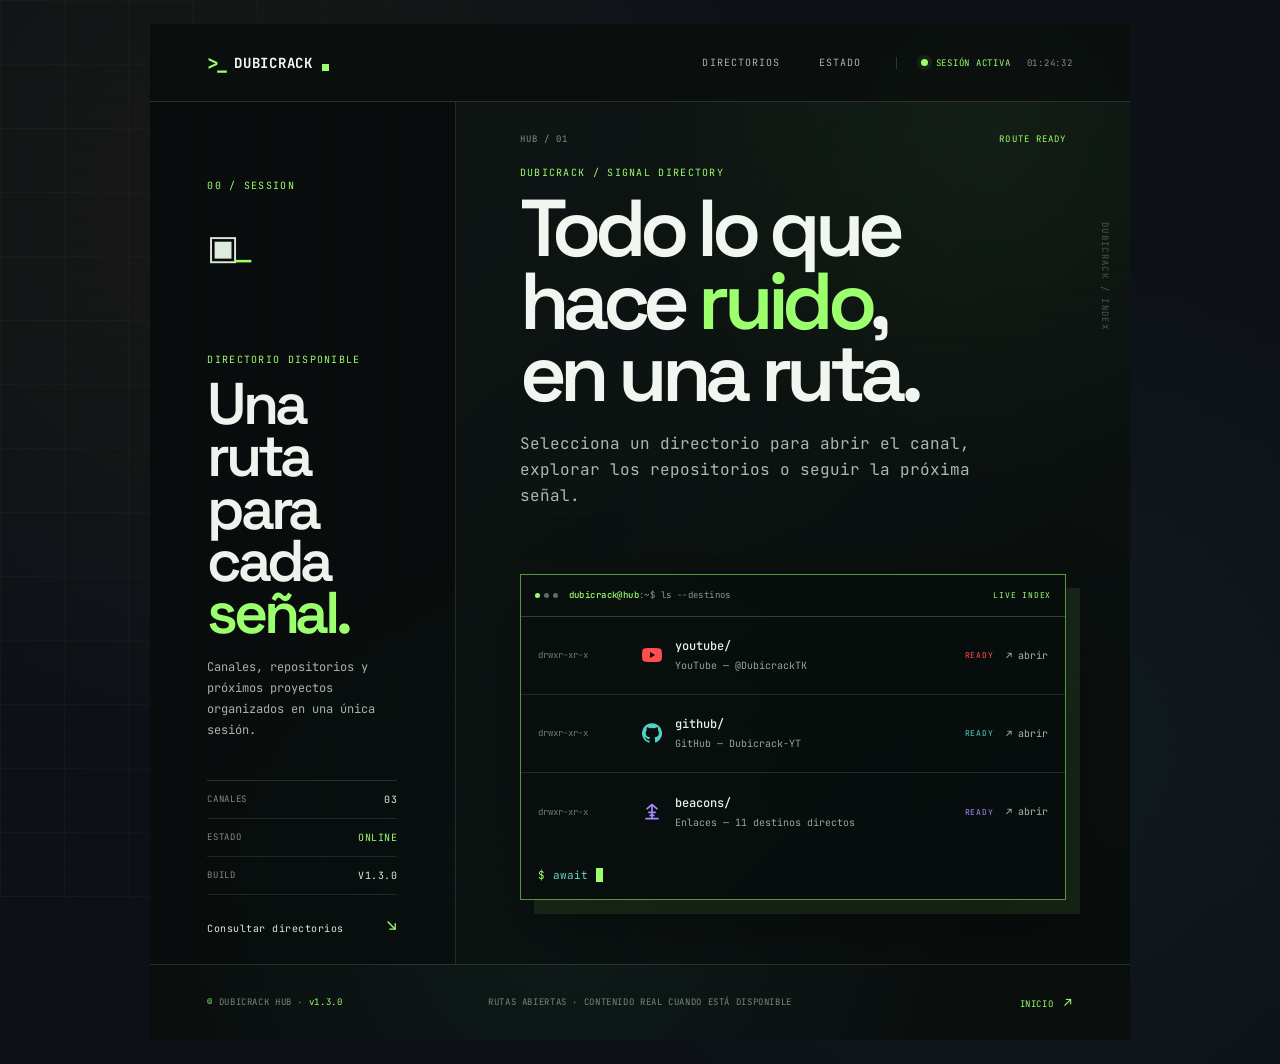
==== index.html @ 7efe4777 "feat: integrar enlaces directos de Dubicrack Sustituye la referencia externa por los once destinos p" ====
<!DOCTYPE html>
<html lang="es">
<head>
<meta charset="UTF-8">
<meta name="description" content="Dubicrack Hub: directorio de señales para YouTube, GitHub y proyectos.">
<meta name="viewport" content="width=device-width, initial-scale=1.0">
<link rel="icon" href="data:image/svg+xml,%3Csvg xmlns=%22http://www.w3.org/2000/svg%22 viewBox=%220 0 100 100%22%3E%3Crect width=%22100%22 height=%22100%22 rx=%2214%22 fill=%22%230b100f%22/%3E%3Cpath d=%22M21 30l22 20-22 20M53 70h26%22 fill=%22none%22 stroke=%22%239cff6d%22 stroke-width=%229%22 stroke-linecap=%22square%22/%3E%3C/svg%3E">
<title>Dubicrack — Hub</title>
<link rel="preconnect" href="https://fonts.googleapis.com">
<link href="https://fonts.googleapis.com/css2?family=JetBrains+Mono:wght@400;500;600;700&family=Space+Grotesk:wght@500;600;700&display=swap" rel="stylesheet">
<link rel="stylesheet" href="assets/style.css?v=1.2.0">
</head>
<body class="hub-root">

<div class="crt-overlay" aria-hidden="true"></div>

<main class="hub-shell" id="inicio">
  <header class="command-header">
    <a class="hub-brand" href="#inicio" aria-label="Dubicrack Hub, ir al inicio"><span class="brand-prompt">&gt;_</span><span>DUBICRACK</span><i></i></a>
    <nav class="command-nav" aria-label="Navegación principal"><a href="#directorios">DIRECTORIOS</a><a href="#estado">ESTADO</a></nav>
    <div class="session-state"><span class="state-pulse"></span><span>SESIÓN ACTIVA</span><time data-hub-time>--:--:--</time></div>
  </header>

  <section class="hub-grid" aria-labelledby="hub-title">
    <aside class="session-rail" id="estado" aria-label="Estado del directorio">
      <p class="rail-label">00 / SESSION</p>
      <div class="rail-glyph" aria-hidden="true"><span>▣</span><i>_</i></div>
      <div class="rail-copy"><p class="eyebrow">DIRECTORIO DISPONIBLE</p><h2>Una ruta<br>para cada<br><em>señal.</em></h2><p>Canales, repositorios y próximos proyectos organizados en una única sesión.</p></div>
      <dl class="rail-stats"><div><dt>canales</dt><dd data-channel-count>--</dd></div><div><dt>estado</dt><dd>online</dd></div><div><dt>build</dt><dd data-version>v…</dd></div></dl>
      <a class="rail-jump" href="#directorios">Consultar directorios <span>↘</span></a>
    </aside>

    <div class="directory-stage">
      <div class="stage-index" aria-hidden="true"><span>HUB / 01</span><span data-route-status>ROUTE READY</span></div>
      <div class="stage-copy">
        <p class="eyebrow">DUBICRACK / SIGNAL DIRECTORY</p>
        <h1 id="hub-title">Todo lo que<br>hace <em>ruido</em>,<br>en una ruta.</h1>
        <p>Selecciona un directorio para abrir el canal, explorar los repositorios o seguir la próxima señal.</p>
      </div>

      <section class="directory-panel" id="directorios" aria-label="Directorios disponibles">
        <div class="directory-bar"><div class="window-dots" aria-hidden="true"><i></i><i></i><i></i></div><p><b>dubicrack@hub</b>:~$ ls --destinos</p><span>LIVE INDEX</span></div>
        <div class="listing" id="listing" aria-live="polite">
          <p class="directory-loading"><span></span> Inicializando directorios…</p>
        </div>
        <div class="directory-command"><span class="prompt">$</span><span class="cmd">await</span><span class="cursor" aria-hidden="true"></span></div>
      </section>
    </div>
  </section>

  <footer class="hub-footer"><p><span>©</span> DUBICRACK HUB · <span data-version>v…</span></p><p>RUTAS ABIERTAS · CONTENIDO REAL CUANDO ESTÁ DISPONIBLE</p><a href="#inicio">INICIO <span>↗</span></a></footer>
</main>

<script src="assets/script.js?v=1.3.0"></script>
<script>
  if (typeof paintHubStatus !== 'function') {
    function paintHubStatus(cfg) {
      const count = Array.isArray(cfg.sites) ? cfg.sites.length : 0;
      document.querySelectorAll('[data-channel-count]').forEach(el => { el.textContent = String(count).padStart(2, '0'); });
      const clock = document.querySelector('[data-hub-time]');
      if (!clock) return;
      const tick = () => { clock.textContent = new Intl.DateTimeFormat('es-MX', { hour: '2-digit', minute: '2-digit', second: '2-digit', hour12: false }).format(new Date()); };
      tick();
      window.setInterval(tick, 1000);
    }
  }
  loadConfig()
    .then(cfg => {
      paintVersion(cfg);
      paintHubStatus(cfg);
      renderListing(cfg, document.getElementById('listing'));
    })
    .catch(err => {
      document.getElementById('listing').innerHTML = '<p class="directory-loading error"><span></span> Error de directorio: ' + err.message + '</p>';
    });
</script>
</body>
</html>
---- assets/style.css ----
:root{
  --bg: #0d1117;
  --bg-terminal: #10141c;
  --amber: #ffb000;
  --amber-dim: #b8801f;
  --cyan: #4fd1c5;
  --text: #d9dee6;
  --text-dim: #6b7280;
  --border: #2a3038;
  --red: #ff5f56;
  --yellow: #ffbd2e;
  --green: #27c93f;
  --signal: #9cff6d;
}

/* Diseño Directorio de señales: terminal UNIX editorial, rutas con jerarquía y acentos reservados para estado y destino. */

* { box-sizing: border-box; }

html, body {
  margin: 0;
  padding: 0;
  background: var(--bg);
  background-image:
    radial-gradient(circle at 20% 20%, rgba(255,176,0,0.05), transparent 40%),
    radial-gradient(circle at 80% 70%, rgba(79,209,197,0.05), transparent 40%);
  color: var(--text);
  font-family: 'JetBrains Mono', monospace;
  min-height: 100vh;
  display: flex;
  align-items: center;
  justify-content: center;
  padding: 24px;
}

@media (prefers-reduced-motion: reduce) {
  * { animation: none !important; transition: none !important; }
}

.crt-overlay {
  pointer-events: none;
  position: fixed;
  inset: 0;
  background: repeating-linear-gradient(
    0deg,
    rgba(255,255,255,0.015),
    rgba(255,255,255,0.015) 1px,
    transparent 1px,
    transparent 2px
  );
  z-index: 10;
}

.wrap { width: 100%; max-width: 640px; }

.terminal {
  background: var(--bg-terminal);
  border: 1px solid var(--border);
  border-radius: 10px;
  box-shadow: 0 20px 60px rgba(0,0,0,0.5), 0 0 0 1px rgba(255,255,255,0.02);
  overflow: hidden;
}

.titlebar {
  display: flex;
  align-items: center;
  gap: 8px;
  padding: 11px 14px;
  background: #161b22;
  border-bottom: 1px solid var(--border);
}

.dot { width: 11px; height: 11px; border-radius: 50%; }
.dot.red { background: var(--red); }
.dot.yellow { background: var(--yellow); }
.dot.green { background: var(--green); }

.titlebar span.path {
  margin-left: 10px;
  font-size: 12px;
  color: var(--text-dim);
  letter-spacing: 0.02em;
}

.titlebar .version {
  margin-left: auto;
  font-size: 11px;
  color: var(--text-dim);
}

.screen { padding: 28px 26px 32px; min-height: 260px; }

.ascii-title {
  font-family: 'VT323', monospace;
  font-size: 20px;
  line-height: 1.15;
  color: var(--amber);
  white-space: pre;
  margin: 0 0 4px 0;
  text-shadow: 0 0 14px rgba(255,176,0,0.25);
  overflow-x: auto;
}

.subtitle { font-size: 12.5px; color: var(--text-dim); margin: 0 0 22px 0; letter-spacing: 0.02em; }

.line { font-size: 13.5px; color: var(--text); margin: 0 0 6px 0; }
.line .prompt { color: var(--green); }
.line .cmd { color: var(--cyan); }

.cursor {
  display: inline-block;
  width: 8px;
  height: 15px;
  background: var(--amber);
  margin-left: 2px;
  vertical-align: middle;
  animation: blink 1s step-end infinite;
}
@keyframes blink { 50% { opacity: 0; } }

.listing {
  margin: 18px 0 22px 0;
  border: 1px solid var(--border);
  border-radius: 6px;
  overflow: hidden;
  opacity: 0;
  animation: reveal 0.4s ease forwards;
  animation-delay: 0.55s;
}
@keyframes reveal { to { opacity: 1; } }

/* Entrada de listado tipo "directorio" (drwxr-xr-x carpeta/) */
.entry {
  display: flex;
  align-items: center;
  gap: 14px;
  padding: 14px 16px;
  text-decoration: none;
  color: var(--text);
  border-bottom: 1px solid var(--border);
  transition: background 0.15s ease, padding-left 0.15s ease;
}
.entry:last-child { border-bottom: none; }

.entry:hover, .entry:focus-visible {
  background: rgba(255,176,0,0.06);
  padding-left: 22px;
  outline: none;
}
.entry:focus-visible { box-shadow: inset 2px 0 0 var(--amber); }

.entry .perms { font-size: 11.5px; color: var(--text-dim); flex-shrink: 0; width: 82px; }
.entry .icon { width: 20px; height: 20px; flex-shrink: 0; color: var(--amber-dim); }
.entry:hover .icon { color: var(--amber); }

.entry .meta { flex: 1; min-width: 0; }
.entry .name { font-size: 13.5px; font-weight: 500; color: var(--text); display: block; }
.entry .desc {
  font-size: 11.5px; color: var(--text-dim); display: block; margin-top: 2px;
  overflow: hidden; text-overflow: ellipsis; white-space: nowrap;
}
.entry .arrow { font-size: 13px; color: var(--text-dim); transition: transform 0.15s ease, color 0.15s ease; }
.entry:hover .arrow { color: var(--cyan); transform: translateX(3px); }

.footer-line {
  font-size: 12px; color: var(--text-dim);
  opacity: 0; animation: reveal 0.4s ease forwards; animation-delay: 0.75s;
}
.footer-line .prompt { color: var(--green); }

footer.credit { text-align: center; margin-top: 14px; font-size: 11px; color: var(--text-dim); letter-spacing: 0.03em; }

/* --- Subpáginas (youtube/ / github/) --- */

.back-link {
  display: inline-flex;
  align-items: center;
  gap: 6px;
  font-size: 12px;
  color: var(--text-dim);
  text-decoration: none;
  margin-bottom: 18px;
  transition: color 0.15s ease;
}
.back-link:hover { color: var(--amber); }

.profile-card {
  display: flex;
  align-items: center;
  gap: 16px;
  padding: 16px;
  border: 1px solid var(--border);
  border-radius: 8px;
  margin: 18px 0 16px 0;
  opacity: 0;
  animation: reveal 0.4s ease forwards;
  animation-delay: 0.55s;
}
.profile-card .icon-lg { width: 40px; height: 40px; flex-shrink: 0; color: var(--accent, var(--amber)); }
.profile-card .name { font-size: 15px; font-weight: 700; }
.profile-card .handle { font-size: 12px; color: var(--text-dim); margin-top: 2px; }

.bio-text {
  font-size: 13px;
  line-height: 1.6;
  color: var(--text);
  margin: 0 0 20px 0;
  opacity: 0;
  animation: reveal 0.4s ease forwards;
  animation-delay: 0.62s;
}

.video-embed {
  position: relative;
  width: 100%;
  padding-top: 56.25%;
  border-radius: 8px;
  overflow: hidden;
  margin: 0 0 12px 0;
  border: 1px solid var(--border);
  opacity: 0;
  animation: reveal 0.4s ease forwards;
  animation-delay: 0.62s;
  background: #000;
}
.video-embed iframe { position: absolute; inset: 0; width: 100%; height: 100%; border: 0; }
.video-placeholder {
  display: flex; align-items: center; justify-content: center;
  height: 100%; font-size: 12px; color: var(--text-dim); text-align: center; padding: 0 20px;
}

.carousel-wrap {
  display: flex;
  align-items: center;
  gap: 6px;
  margin: 0 0 20px 0;
  opacity: 0;
  animation: reveal 0.4s ease forwards;
  animation-delay: 0.68s;
}
.carousel-arrow {
  flex-shrink: 0;
  width: 26px; height: 26px;
  border-radius: 50%;
  border: 1px solid var(--border);
  background: var(--bg-terminal);
  color: var(--text-dim);
  cursor: pointer;
  font-size: 14px;
  line-height: 1;
  transition: color 0.15s ease, border-color 0.15s ease;
}
.carousel-arrow:hover { color: var(--accent, var(--amber)); border-color: var(--accent, var(--amber)); }

.video-carousel {
  display: flex;
  gap: 8px;
  overflow-x: auto;
  scroll-snap-type: x proximity;
  padding-bottom: 4px;
  flex: 1;
  scrollbar-width: thin;
}
.video-carousel::-webkit-scrollbar { height: 5px; }
.video-carousel::-webkit-scrollbar-thumb { background: var(--border); border-radius: 3px; }

.thumb {
  position: relative;
  flex-shrink: 0;
  width: 120px;
  height: 68px;
  border-radius: 6px;
  overflow: hidden;
  border: 2px solid transparent;
  padding: 0;
  cursor: pointer;
  background: #000;
  scroll-snap-align: start;
  transition: border-color 0.15s ease, opacity 0.15s ease;
  opacity: 0.7;
}
.thumb img { width: 100%; height: 100%; object-fit: cover; display: block; }
.thumb .play {
  position: absolute; inset: 0; display: flex; align-items: center; justify-content: center;
  color: #fff; font-size: 14px; text-shadow: 0 1px 4px rgba(0,0,0,0.6);
}
.thumb:hover { opacity: 1; }
.thumb.active { border-color: var(--accent, var(--amber)); opacity: 1; }
.thumb.active .play { display: none; }

.contact-line {
  font-size: 12px;
  color: var(--text-dim);
  margin: -8px 0 20px 0;
  opacity: 0;
  animation: reveal 0.4s ease forwards;
  animation-delay: 0.66s;
}
.contact-line a { color: var(--cyan); text-decoration: none; }
.contact-line a:hover { text-decoration: underline; }

.goals {
  margin: 22px 0 0 0;
  opacity: 0;
  animation: reveal 0.4s ease forwards;
  animation-delay: 0.9s;
}
.goals .heading {
  font-size: 11.5px;
  color: var(--text-dim);
  text-transform: uppercase;
  letter-spacing: 0.06em;
  margin: 0 0 10px 0;
}
.goal-row {
  display: flex;
  align-items: center;
  gap: 10px;
  padding: 5px 0;
  font-size: 11.5px;
  color: var(--text-dim);
}
.goal-row.achieved { color: var(--text); }
.goal-bar {
  flex: 1;
  height: 6px;
  border-radius: 3px;
  background: rgba(255,255,255,0.06);
  overflow: hidden;
}
.goal-fill { display: block; height: 100%; background: var(--accent, var(--amber)); }
.goal-count { width: 90px; flex-shrink: 0; text-align: right; }
.goal-mark { width: 16px; flex-shrink: 0; text-align: center; }

.btn {
  display: inline-flex;
  align-items: center;
  gap: 8px;
  padding: 10px 16px;
  border-radius: 6px;
  border: 1px solid var(--accent, var(--amber));
  color: var(--accent, var(--amber));
  text-decoration: none;
  font-size: 12.5px;
  font-weight: 500;
  transition: background 0.15s ease, color 0.15s ease;
  opacity: 0;
  animation: reveal 0.4s ease forwards;
  animation-delay: 0.7s;
}
.btn:hover { background: var(--accent, var(--amber)); color: #0d1117; }

.status-line { font-size: 12px; color: var(--text-dim); margin-top: 20px; }
.status-line .ok { color: var(--green); }
.status-line .err { color: var(--red); }

/* Lista de repos (GitHub) */
.repo-list {
  margin: 22px 0 0 0;
  opacity: 0;
  animation: reveal 0.4s ease forwards;
  animation-delay: 0.85s;
}
.repo-list .heading {
  font-size: 11.5px;
  color: var(--text-dim);
  text-transform: uppercase;
  letter-spacing: 0.06em;
  margin: 0 0 10px 0;
}
.repo-card {
  display: block;
  padding: 12px 14px;
  border: 1px solid var(--border);
  border-radius: 6px;
  margin-bottom: 8px;
  text-decoration: none;
  color: var(--text);
  transition: border-color 0.15s ease, background 0.15s ease;
}
.repo-card:hover { border-color: var(--accent, var(--cyan)); background: rgba(79,209,197,0.04); }
.repo-card .repo-name { font-size: 13px; font-weight: 600; color: var(--cyan); display: flex; align-items: center; gap: 8px; }
.repo-open-ext { font-size: 11px; color: var(--text-dim); }
.repo-card:hover .repo-open-ext { color: var(--cyan); }
.repo-card .repo-desc { font-size: 11.5px; color: var(--text-dim); margin-top: 4px; line-height: 1.5; }
.repo-card .repo-meta { font-size: 11px; color: var(--text-dim); margin-top: 6px; display: flex; gap: 14px; }
.repo-card .repo-meta span { display: inline-flex; align-items: center; gap: 4px; }

/* Visor de repositorio */
.repo-viewer { margin-top: 22px; }
.back-btn {
  background: none; border: none; color: var(--text-dim); font-family: inherit;
  font-size: 12px; cursor: pointer; padding: 0; margin-bottom: 16px;
  transition: color 0.15s ease;
}
.back-btn:hover { color: var(--amber); }
.viewer-name { font-size: 16px; margin: 0 0 4px 0; color: var(--text); }
.viewer-desc { font-size: 12.5px; color: var(--text-dim); margin: 0 0 14px 0; line-height: 1.5; }
.viewer-stats {
  display: flex; flex-wrap: wrap; gap: 14px;
  font-size: 11.5px; color: var(--text-dim); margin-bottom: 16px;
}
.viewer-stats span { display: inline-flex; align-items: center; gap: 5px; }

.lang-bar { margin-bottom: 18px; }
.lang-track { display: flex; height: 8px; border-radius: 4px; overflow: hidden; background: rgba(255,255,255,0.06); }
.lang-track span { display: block; height: 100%; }
.lang-legend { display: flex; flex-wrap: wrap; gap: 12px; margin-top: 8px; font-size: 11px; color: var(--text-dim); }
.lang-legend span { display: inline-flex; align-items: center; gap: 5px; }
.lang-legend i { width: 8px; height: 8px; border-radius: 50%; display: inline-block; }

.readme-box {
  border: 1px solid var(--border);
  border-radius: 8px;
  padding: 16px 18px;
  max-height: 360px;
  overflow-y: auto;
  font-size: 12.5px;
  line-height: 1.6;
  margin-bottom: 18px;
  color: var(--text);
}
.readme-box h1, .readme-box h2, .readme-box h3 { color: var(--amber); font-family: 'VT323', monospace; font-weight: 400; letter-spacing: 0.02em; }
.readme-box h1 { font-size: 24px; } .readme-box h2 { font-size: 20px; } .readme-box h3 { font-size: 17px; }
.readme-box a { color: var(--cyan); }
.readme-box code { background: rgba(255,255,255,0.06); padding: 1px 5px; border-radius: 3px; font-size: 11.5px; }
.readme-box pre { background: rgba(255,255,255,0.04); padding: 10px 12px; border-radius: 6px; overflow-x: auto; }
.readme-box pre code { background: none; padding: 0; }
.readme-box img { max-width: 100%; border-radius: 4px; }
.readme-box ul, .readme-box ol { padding-left: 20px; }
.readme-box blockquote { border-left: 2px solid var(--border); margin: 0; padding-left: 12px; color: var(--text-dim); }

/* --- Responsivo --- */
@media (max-width: 480px) {
  body { padding: 12px; }
  .screen { padding: 20px 16px 24px; }
  .titlebar { padding: 9px 12px; flex-wrap: wrap; }
  .titlebar .path { font-size: 11px; }
  .ascii-title { font-size: 16px; }
  .profile-card { flex-direction: column; align-items: flex-start; gap: 10px; }
  .viewer-stats { gap: 10px; font-size: 10.5px; }
  .thumb { width: 96px; height: 54px; }
  .repo-meta { flex-wrap: wrap; row-gap: 4px; }
}

/* --- Portada Dubicrack Hub: Directorio de señales --- */
body.hub-root {
  display: block;
  min-height: 100vh;
  padding: 0;
  background: #0a0f0e;
  background-image: radial-gradient(circle at 86% 12%, rgba(156,255,109,.10), transparent 28%), radial-gradient(circle at 42% 88%, rgba(79,209,197,.06), transparent 36%);
  color: #edf4ed;
}
body.hub-root .crt-overlay { opacity: .43; background: repeating-linear-gradient(0deg, rgba(255,255,255,.02), rgba(255,255,255,.02) 1px, transparent 1px, transparent 3px); }
.hub-shell { min-height: 100vh; position: relative; z-index: 1; }
.hub-shell::before { content: ""; position: fixed; inset: 0; pointer-events: none; opacity: .17; background-image: linear-gradient(rgba(156,255,109,.20) 1px, transparent 1px), linear-gradient(90deg, rgba(156,255,109,.20) 1px, transparent 1px); background-size: 64px 64px; mask-image: linear-gradient(90deg, black, transparent 72%); }
.command-header { min-height: 78px; padding: 0 clamp(20px, 4.5vw, 76px); display: flex; align-items: center; gap: 34px; border-bottom: 1px solid rgba(233,244,233,.14); background: rgba(10,15,14,.9); backdrop-filter: blur(14px); position: relative; z-index: 5; }
.hub-brand { display: inline-flex; align-items: center; gap: 9px; color: #f4faf4; text-decoration: none; font: 700 14px/1 'JetBrains Mono', monospace; letter-spacing: .055em; }
.hub-brand .brand-prompt { color: var(--signal); font-size: 20px; letter-spacing: -.16em; }.hub-brand i { display: block; width: 7px; height: 7px; background: var(--signal); transform: translateY(5px); }
.command-nav { margin-left: auto; display: flex; gap: clamp(18px, 3vw, 46px); align-items: center; }.command-nav a { color: #a8b5ac; text-decoration: none; font-size: 10px; letter-spacing: .11em; }.command-nav a:hover { color: var(--signal); }
.session-state { display: inline-flex; align-items: center; gap: 8px; padding-left: 24px; border-left: 1px solid rgba(233,244,233,.17); color: var(--signal); font-size: 9px; letter-spacing: .085em; }.session-state time { color: #839087; margin-left: 8px; }.state-pulse { width: 7px; height: 7px; display: inline-block; border-radius: 50%; background: var(--signal); box-shadow: 0 0 0 4px rgba(156,255,109,.08); animation: state-pulse 2.2s ease-in-out infinite; }
.hub-grid { min-height: calc(100vh - 78px); display: grid; grid-template-columns: minmax(270px,.78fr) minmax(0,1.72fr); border-bottom: 1px solid rgba(233,244,233,.13); position: relative; z-index: 1; }.session-rail { min-height: 720px; padding: clamp(30px,6vw,84px) clamp(23px,4.5vw,69px) 29px; display: flex; flex-direction: column; border-right: 1px solid rgba(233,244,233,.13); background: rgba(8,13,12,.67); }.rail-label,.eyebrow { margin: 0; color: var(--signal); font-size: 10px; line-height: 1.3; letter-spacing: .13em; }.rail-glyph { margin-top: 38px; color: #dcebdc; font-size: 34px; line-height: 1; letter-spacing: -.2em; }.rail-glyph i { color: var(--signal); font-style: normal; }.rail-copy { margin-top: auto; padding-top: 72px; }.rail-copy h2 { margin: 12px 0 17px; color: #edf4ed; font: 600 clamp(2.45rem,4.6vw,4.6rem)/.89 'Space Grotesk', sans-serif; letter-spacing: -.074em; }.rail-copy h2 em { color: var(--signal); font-style: normal; }.rail-copy>p:last-child { max-width: 276px; margin: 0; color: #a7b3aa; font-size: 12px; line-height: 1.75; }.rail-stats { margin: 39px 0 0; border-top: 1px solid rgba(233,244,233,.14); }.rail-stats div { padding: 12px 0; display: flex; justify-content: space-between; border-bottom: 1px solid rgba(233,244,233,.1); }.rail-stats dt { color: #7f8c82; font-size: 9px; letter-spacing: .075em; text-transform: uppercase; }.rail-stats dd { margin: 0; color: #e0e9e1; font-size: 10px; letter-spacing: .05em; text-transform: uppercase; }.rail-stats div:nth-child(2) dd { color: var(--signal); }.rail-jump { margin-top: 27px; display: inline-flex; justify-content: space-between; color: #dfe9e0; text-decoration: none; font-size: 10px; letter-spacing: .05em; }.rail-jump span { color: var(--signal); font-size: 16px; line-height: .5; }
.directory-stage { min-height: 720px; padding: clamp(29px,5vw,78px); position: relative; display: flex; flex-direction: column; justify-content: flex-end; overflow: hidden; background: linear-gradient(140deg, rgba(20,31,28,.36), rgba(9,14,13,.84)); }.directory-stage::after { content: "DUBICRACK / INDEX"; position: absolute; right: 19px; top: 120px; color: rgba(233,244,233,.29); font-size: 9px; letter-spacing: .15em; writing-mode: vertical-rl; }.stage-index { position: absolute; left: clamp(29px,5vw,78px); right: clamp(29px,5vw,78px); top: 31px; display: flex; justify-content: space-between; color: #839087; font-size: 9px; letter-spacing: .12em; }.stage-index span:last-child { color: var(--signal); }.stage-copy { max-width: 650px; margin-bottom: clamp(34px,5vw,66px); }.stage-copy h1 { max-width: 660px; margin: 14px 0 20px; color: #f1f6f1; font: 600 clamp(3.1rem,6.3vw,6.75rem)/.9 'Space Grotesk', sans-serif; letter-spacing: -.08em; }.stage-copy h1 em { color: var(--signal); font-style: normal; }.stage-copy>p:last-child { max-width: 500px; margin: 0; color: #acb8af; font-size: clamp(13px,1.35vw,16px); line-height: 1.65; }
.directory-panel { width: min(100%, 870px); align-self: flex-end; border: 1px solid rgba(156,255,109,.56); background: rgba(8,13,12,.85); box-shadow: 14px 14px 0 rgba(156,255,109,.09), 0 26px 70px rgba(0,0,0,.38); }.directory-bar { min-height: 42px; padding: 0 14px; display: flex; align-items: center; gap: 11px; border-bottom: 1px solid rgba(156,255,109,.24); color: #89978d; font-size: 9px; letter-spacing: .045em; }.directory-bar p { margin: 0; }.directory-bar b { color: var(--signal); font-weight: 500; }.directory-bar>span { margin-left: auto; color: var(--signal); font-size: 8px; letter-spacing: .1em; }.window-dots { display: flex; gap: 4px; }.window-dots i { width: 5px; height: 5px; display: block; border-radius: 50%; background: #5f6c61; }.window-dots i:first-child { background: var(--signal); }.directory-panel .listing { margin: 0; border: 0; border-radius: 0; overflow: visible; opacity: 1; animation: none; }.directory-entry { min-height: 78px; gap: 13px; padding: 14px 17px; border-bottom-color: rgba(233,244,233,.12); background: transparent; position: relative; }.directory-entry:hover,.directory-entry:focus-visible { padding-left: 23px; background: rgba(156,255,109,.075); }.directory-entry:focus-visible { box-shadow: inset 3px 0 0 var(--site-accent, var(--signal)); }.directory-entry .perms { width: 91px; color: #6e7c71; font-size: 9px; }.directory-entry .icon { color: var(--site-accent, var(--signal)); }.directory-entry .name { color: #e9f2ea; font-size: 12px; }.directory-entry .desc { margin-top: 5px; color: #98a59b; font-size: 10px; }.directory-entry .entry-state { margin-left: auto; color: var(--site-accent, var(--signal)); font-size: 8px; letter-spacing: .09em; }.directory-entry .arrow { color: #aab6ad; font-size: 10px; }.directory-entry:hover .arrow { color: var(--site-accent, var(--signal)); }.directory-command { min-height: 48px; padding: 0 17px; display: flex; align-items: center; gap: 8px; color: #a9b6ac; font-size: 11px; }.directory-command .prompt { color: var(--signal); }.directory-command .cmd { color: #62d7cb; }.directory-command .cursor { width: 7px; height: 14px; margin: 0; background: var(--signal); }.directory-loading { min-height: 128px; margin: 0; display: flex; align-items: center; justify-content: center; gap: 10px; color: #9ba89e; font-size: 11px; }.directory-loading>span { width: 8px; height: 8px; border-radius: 50%; background: var(--signal); animation: state-pulse 1.2s ease-in-out infinite; }.directory-loading.error>span { background: var(--red); }
.hub-footer { min-height: 75px; padding: 0 clamp(20px,4.5vw,76px); display: grid; grid-template-columns: 1fr auto 1fr; align-items: center; gap: 22px; position: relative; z-index: 1; color: #78867b; font-size: 9px; letter-spacing: .07em; }.hub-footer p { margin: 0; }.hub-footer p:first-child span { color: var(--signal); }.hub-footer a { justify-self: end; color: var(--signal); text-decoration: none; }.hub-footer a span { margin-left: 5px; font-size: 13px; }
@keyframes state-pulse { 50% { box-shadow: 0 0 0 8px rgba(156,255,109,0); opacity: .6; } }
@media (max-width: 800px) { .command-header { min-height: 66px; padding: 0 20px; }.command-nav { display: none; }.session-state { margin-left: auto; padding-left: 0; border-left: 0; }.session-state time { display: none; }.hub-grid { grid-template-columns: 1fr; }.session-rail { min-height: auto; padding: 28px 24px; border-right: 0; border-bottom: 1px solid rgba(233,244,233,.13); display: grid; grid-template-columns: auto 1fr; column-gap: 22px; }.rail-label { grid-column: 1 / -1; }.rail-glyph { margin-top: 24px; }.rail-copy { margin: 22px 0 0; padding: 0; }.rail-copy h2 { font-size: clamp(2.4rem,8vw,4rem); }.rail-stats { grid-column: 1 / -1; margin-top: 24px; display: grid; grid-template-columns: repeat(3,1fr); }.rail-stats div { padding: 11px 10px 0 0; flex-direction: column; gap: 6px; border-bottom: 0; }.rail-jump { display: none; }.directory-stage { min-height: 680px; padding: 72px 24px 36px; }.stage-index { left: 24px; right: 24px; top: 25px; }.directory-stage::after { display: none; }.stage-copy { margin-bottom: 38px; }.directory-panel { align-self: stretch; }.hub-footer { padding: 23px 24px; grid-template-columns: 1fr auto; gap: 12px; }.hub-footer p:nth-child(2) { display: none; } }
@media (max-width: 520px) { .hub-brand { font-size: 12px; }.session-state { font-size: 8px; }.session-rail { grid-template-columns: 30px 1fr; column-gap: 16px; }.rail-glyph { font-size: 27px; }.rail-copy h2 { margin-top: 9px; }.rail-copy>p:last-child { font-size: 11px; }.rail-stats dt,.rail-stats dd { font-size: 8px; }.directory-stage { min-height: 650px; }.stage-copy h1 { font-size: clamp(2.85rem,14vw,4.4rem); }.stage-copy>p:last-child { font-size: 12px; }.directory-bar>span { display: none; }.directory-entry { min-height: 88px; padding: 13px; gap: 10px; }.directory-entry .perms { display: none; }.directory-entry .entry-state { display: none; }.directory-entry .arrow { font-size: 9px; }.directory-entry .name { font-size: 11px; }.directory-entry .desc { white-space: normal; line-height: 1.35; }.hub-footer { font-size: 8px; } }
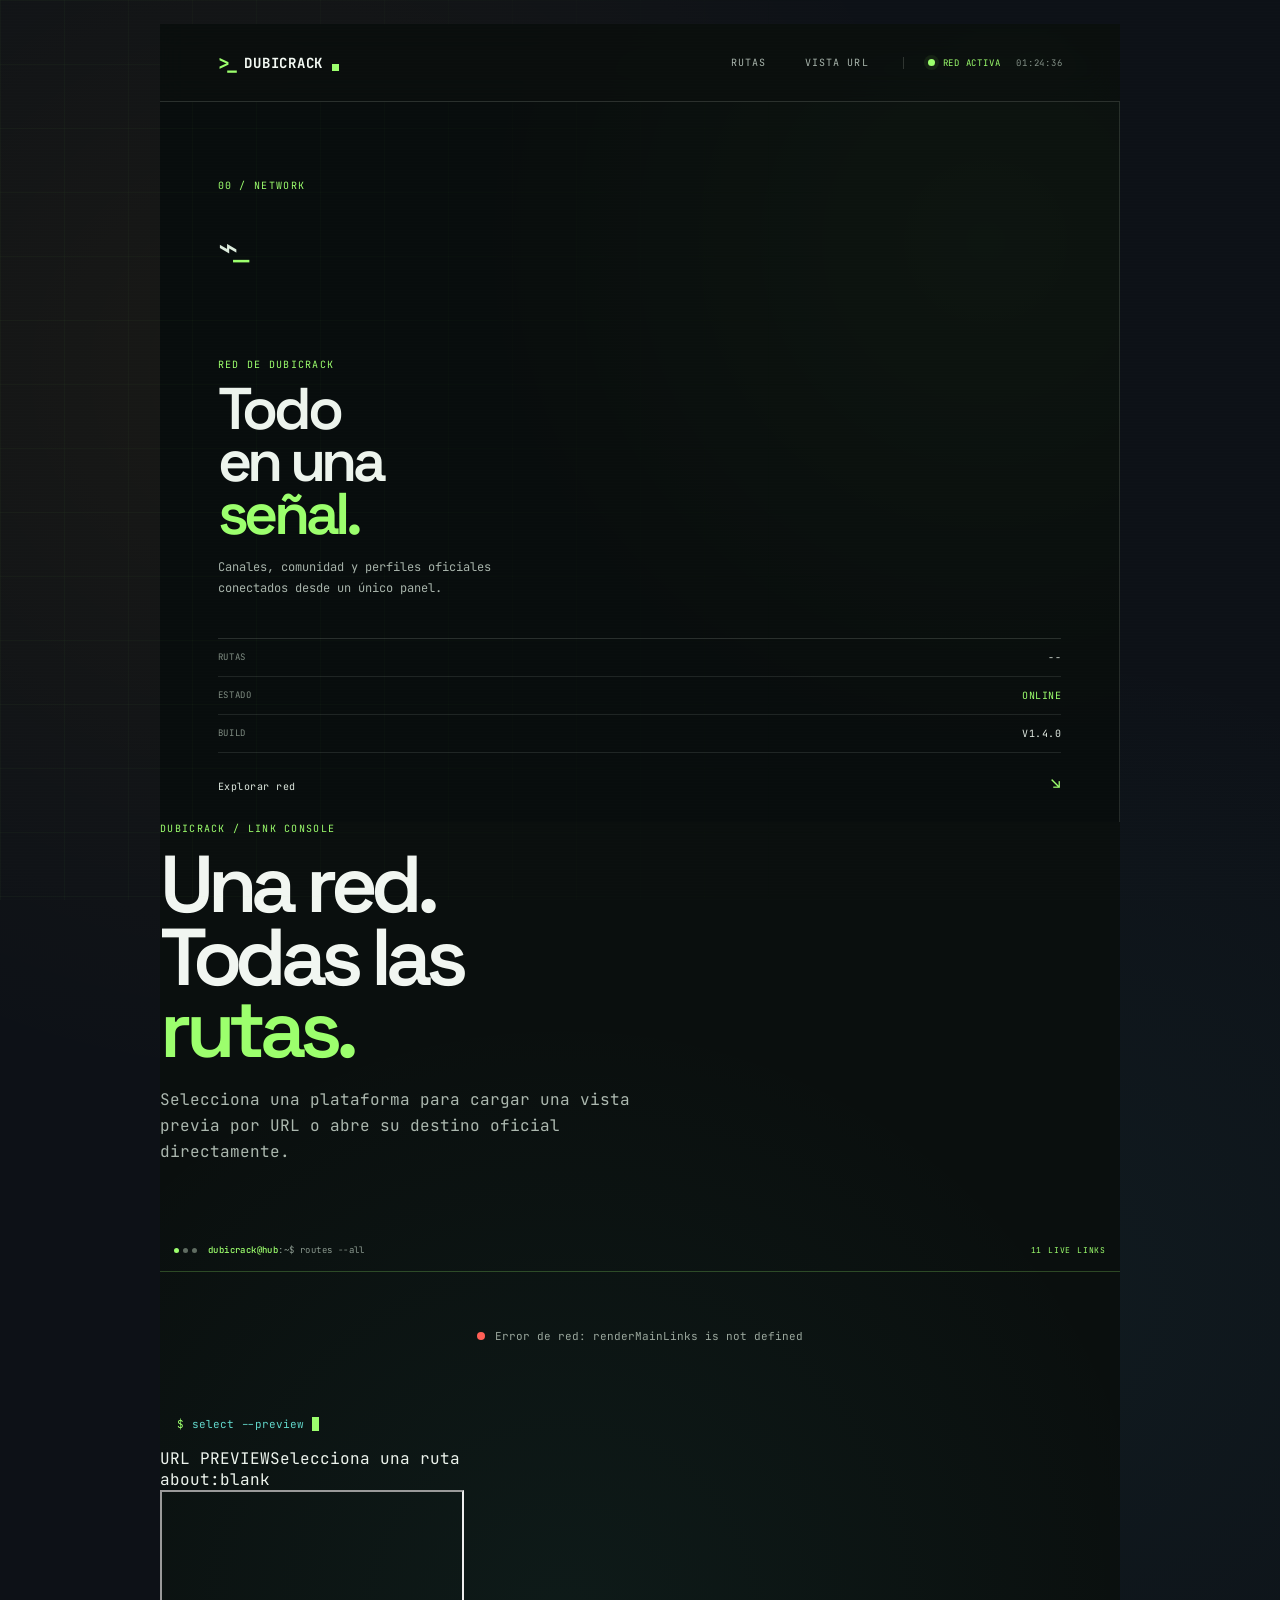
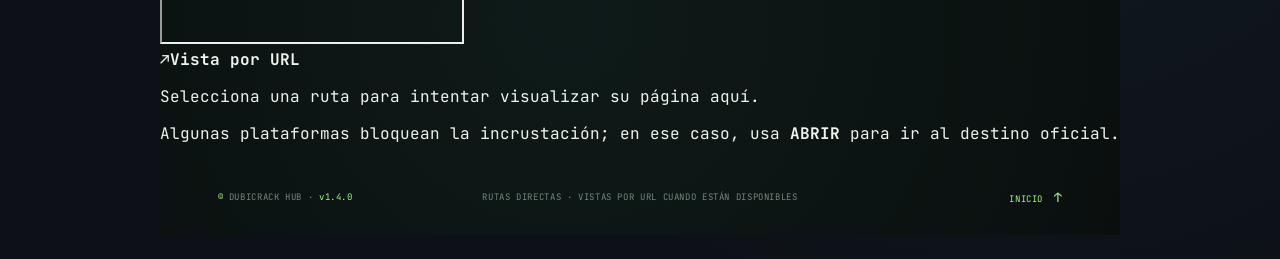
==== commit 32dfccd4: "feat: convertir portada en panel de enlaces Retira los directorios de la portada y reúne los once en" ====
--- a/index.html
+++ b/index.html
@@ -1,78 +1,73 @@
+<!-- Signal Links: portada centrada en las rutas públicas de Dubicrack, con terminal, iconos de marca y vista previa por URL. -->
 <!DOCTYPE html>
 <html lang="es">
 <head>
 <meta charset="UTF-8">
-<meta name="description" content="Dubicrack Hub: directorio de señales para YouTube, GitHub y proyectos.">
+<meta name="description" content="Dubicrack Hub: todos los enlaces públicos de Dubicrack en un solo panel de señales.">
 <meta name="viewport" content="width=device-width, initial-scale=1.0">
 <link rel="icon" href="data:image/svg+xml,%3Csvg xmlns=%22http://www.w3.org/2000/svg%22 viewBox=%220 0 100 100%22%3E%3Crect width=%22100%22 height=%22100%22 rx=%2214%22 fill=%22%230b100f%22/%3E%3Cpath d=%22M21 30l22 20-22 20M53 70h26%22 fill=%22none%22 stroke=%22%239cff6d%22 stroke-width=%229%22 stroke-linecap=%22square%22/%3E%3C/svg%3E">
-<title>Dubicrack — Hub</title>
+<title>Dubicrack — Enlaces</title>
 <link rel="preconnect" href="https://fonts.googleapis.com">
 <link href="https://fonts.googleapis.com/css2?family=JetBrains+Mono:wght@400;500;600;700&family=Space+Grotesk:wght@500;600;700&display=swap" rel="stylesheet">
 <link rel="stylesheet" href="assets/style.css?v=1.2.0">
+<link rel="stylesheet" href="assets/link-dashboard.css?v=1.4.0">
 </head>
-<body class="hub-root">
-
+<body class="hub-root hub-links-root">
 <div class="crt-overlay" aria-hidden="true"></div>
-
 <main class="hub-shell" id="inicio">
   <header class="command-header">
     <a class="hub-brand" href="#inicio" aria-label="Dubicrack Hub, ir al inicio"><span class="brand-prompt">&gt;_</span><span>DUBICRACK</span><i></i></a>
-    <nav class="command-nav" aria-label="Navegación principal"><a href="#directorios">DIRECTORIOS</a><a href="#estado">ESTADO</a></nav>
-    <div class="session-state"><span class="state-pulse"></span><span>SESIÓN ACTIVA</span><time data-hub-time>--:--:--</time></div>
+    <nav class="command-nav" aria-label="Navegación principal"><a href="#rutas">RUTAS</a><a href="#vista">VISTA URL</a></nav>
+    <div class="session-state"><span class="state-pulse"></span><span>RED ACTIVA</span><time data-hub-time>--:--:--</time></div>
   </header>
 
-  <section class="hub-grid" aria-labelledby="hub-title">
-    <aside class="session-rail" id="estado" aria-label="Estado del directorio">
-      <p class="rail-label">00 / SESSION</p>
-      <div class="rail-glyph" aria-hidden="true"><span>▣</span><i>_</i></div>
-      <div class="rail-copy"><p class="eyebrow">DIRECTORIO DISPONIBLE</p><h2>Una ruta<br>para cada<br><em>señal.</em></h2><p>Canales, repositorios y próximos proyectos organizados en una única sesión.</p></div>
-      <dl class="rail-stats"><div><dt>canales</dt><dd data-channel-count>--</dd></div><div><dt>estado</dt><dd>online</dd></div><div><dt>build</dt><dd data-version>v…</dd></div></dl>
-      <a class="rail-jump" href="#directorios">Consultar directorios <span>↘</span></a>
+  <section class="links-layout" aria-labelledby="hub-title">
+    <aside class="session-rail links-rail" id="estado" aria-label="Estado de la red">
+      <p class="rail-label">00 / NETWORK</p>
+      <div class="rail-glyph" aria-hidden="true"><span>⌁</span><i>_</i></div>
+      <div class="rail-copy"><p class="eyebrow">RED DE DUBICRACK</p><h2>Todo<br>en una<br><em>señal.</em></h2><p>Canales, comunidad y perfiles oficiales conectados desde un único panel.</p></div>
+      <dl class="rail-stats"><div><dt>rutas</dt><dd data-main-link-count>--</dd></div><div><dt>estado</dt><dd>online</dd></div><div><dt>build</dt><dd data-version>v…</dd></div></dl>
+      <a class="rail-jump" href="#rutas">Explorar red <span>↘</span></a>
     </aside>
 
-    <div class="directory-stage">
-      <div class="stage-index" aria-hidden="true"><span>HUB / 01</span><span data-route-status>ROUTE READY</span></div>
+    <section class="links-stage" id="rutas">
+      <div class="stage-index" aria-hidden="true"><span>HUB / 01</span><span>DIRECT NETWORK</span></div>
       <div class="stage-copy">
-        <p class="eyebrow">DUBICRACK / SIGNAL DIRECTORY</p>
-        <h1 id="hub-title">Todo lo que<br>hace <em>ruido</em>,<br>en una ruta.</h1>
-        <p>Selecciona un directorio para abrir el canal, explorar los repositorios o seguir la próxima señal.</p>
+        <p class="eyebrow">DUBICRACK / LINK CONSOLE</p>
+        <h1 id="hub-title">Una red.<br>Todas las<br><em>rutas.</em></h1>
+        <p>Selecciona una plataforma para cargar una vista previa por URL o abre su destino oficial directamente.</p>
       </div>
 
-      <section class="directory-panel" id="directorios" aria-label="Directorios disponibles">
-        <div class="directory-bar"><div class="window-dots" aria-hidden="true"><i></i><i></i><i></i></div><p><b>dubicrack@hub</b>:~$ ls --destinos</p><span>LIVE INDEX</span></div>
-        <div class="listing" id="listing" aria-live="polite">
-          <p class="directory-loading"><span></span> Inicializando directorios…</p>
-        </div>
-        <div class="directory-command"><span class="prompt">$</span><span class="cmd">await</span><span class="cursor" aria-hidden="true"></span></div>
-      </section>
-    </div>
+      <div class="links-workbench">
+        <section class="link-terminal" aria-label="Rutas públicas de Dubicrack">
+          <div class="directory-bar"><div class="window-dots" aria-hidden="true"><i></i><i></i><i></i></div><p><b>dubicrack@hub</b>:~$ routes --all</p><span>11 LIVE LINKS</span></div>
+          <div class="link-grid" id="main-links" aria-live="polite"><p class="directory-loading"><span></span> Conectando rutas…</p></div>
+          <div class="directory-command"><span class="prompt">$</span><span class="cmd">select --preview</span><span class="cursor" aria-hidden="true"></span></div>
+        </section>
+
+        <section class="url-preview" id="vista" aria-label="Vista previa de URL">
+          <div class="preview-head"><span class="preview-status"><i></i> URL PREVIEW</span><span data-preview-label>Selecciona una ruta</span></div>
+          <div class="preview-browser">
+            <div class="preview-browser-bar"><span class="preview-dots" aria-hidden="true"><i></i><i></i><i></i></span><span class="preview-url" data-preview-url>about:blank</span></div>
+            <iframe data-preview-frame title="Vista previa de enlace seleccionado" src="about:blank" loading="lazy" referrerpolicy="strict-origin-when-cross-origin"></iframe>
+            <div class="preview-empty" data-preview-empty><span>↗</span><strong>Vista por URL</strong><p>Selecciona una ruta para intentar visualizar su página aquí.</p></div>
+          </div>
+          <div class="preview-foot"><p>Algunas plataformas bloquean la incrustación; en ese caso, usa <b>ABRIR</b> para ir al destino oficial.</p><a class="preview-open" data-preview-open href="#" target="_blank" rel="noopener noreferrer" hidden>ABRIR DESTINO <span>↗</span></a></div>
+        </section>
+      </div>
+    </section>
   </section>
-
-  <footer class="hub-footer"><p><span>©</span> DUBICRACK HUB · <span data-version>v…</span></p><p>RUTAS ABIERTAS · CONTENIDO REAL CUANDO ESTÁ DISPONIBLE</p><a href="#inicio">INICIO <span>↗</span></a></footer>
+  <footer class="hub-footer"><p><span>©</span> DUBICRACK HUB · <span data-version>v…</span></p><p>RUTAS DIRECTAS · VISTAS POR URL CUANDO ESTÁN DISPONIBLES</p><a href="#inicio">INICIO <span>↑</span></a></footer>
 </main>
-
-<script src="assets/script.js?v=1.3.0"></script>
+<script src="assets/script.js?v=1.4.0"></script>
 <script>
-  if (typeof paintHubStatus !== 'function') {
-    function paintHubStatus(cfg) {
-      const count = Array.isArray(cfg.sites) ? cfg.sites.length : 0;
-      document.querySelectorAll('[data-channel-count]').forEach(el => { el.textContent = String(count).padStart(2, '0'); });
-      const clock = document.querySelector('[data-hub-time]');
-      if (!clock) return;
-      const tick = () => { clock.textContent = new Intl.DateTimeFormat('es-MX', { hour: '2-digit', minute: '2-digit', second: '2-digit', hour12: false }).format(new Date()); };
-      tick();
-      window.setInterval(tick, 1000);
-    }
-  }
-  loadConfig()
-    .then(cfg => {
-      paintVersion(cfg);
-      paintHubStatus(cfg);
-      renderListing(cfg, document.getElementById('listing'));
-    })
-    .catch(err => {
-      document.getElementById('listing').innerHTML = '<p class="directory-loading error"><span></span> Error de directorio: ' + err.message + '</p>';
-    });
+  loadConfig().then(cfg => {
+    paintVersion(cfg);
+    paintHubStatus(cfg);
+    renderMainLinks(cfg, document.getElementById('main-links'), document.getElementById('vista'));
+  }).catch(err => {
+    document.getElementById('main-links').innerHTML = '<p class="directory-loading error"><span></span> Error de red: ' + err.message + '</p>';
+  });
 </script>
 </body>
 </html>
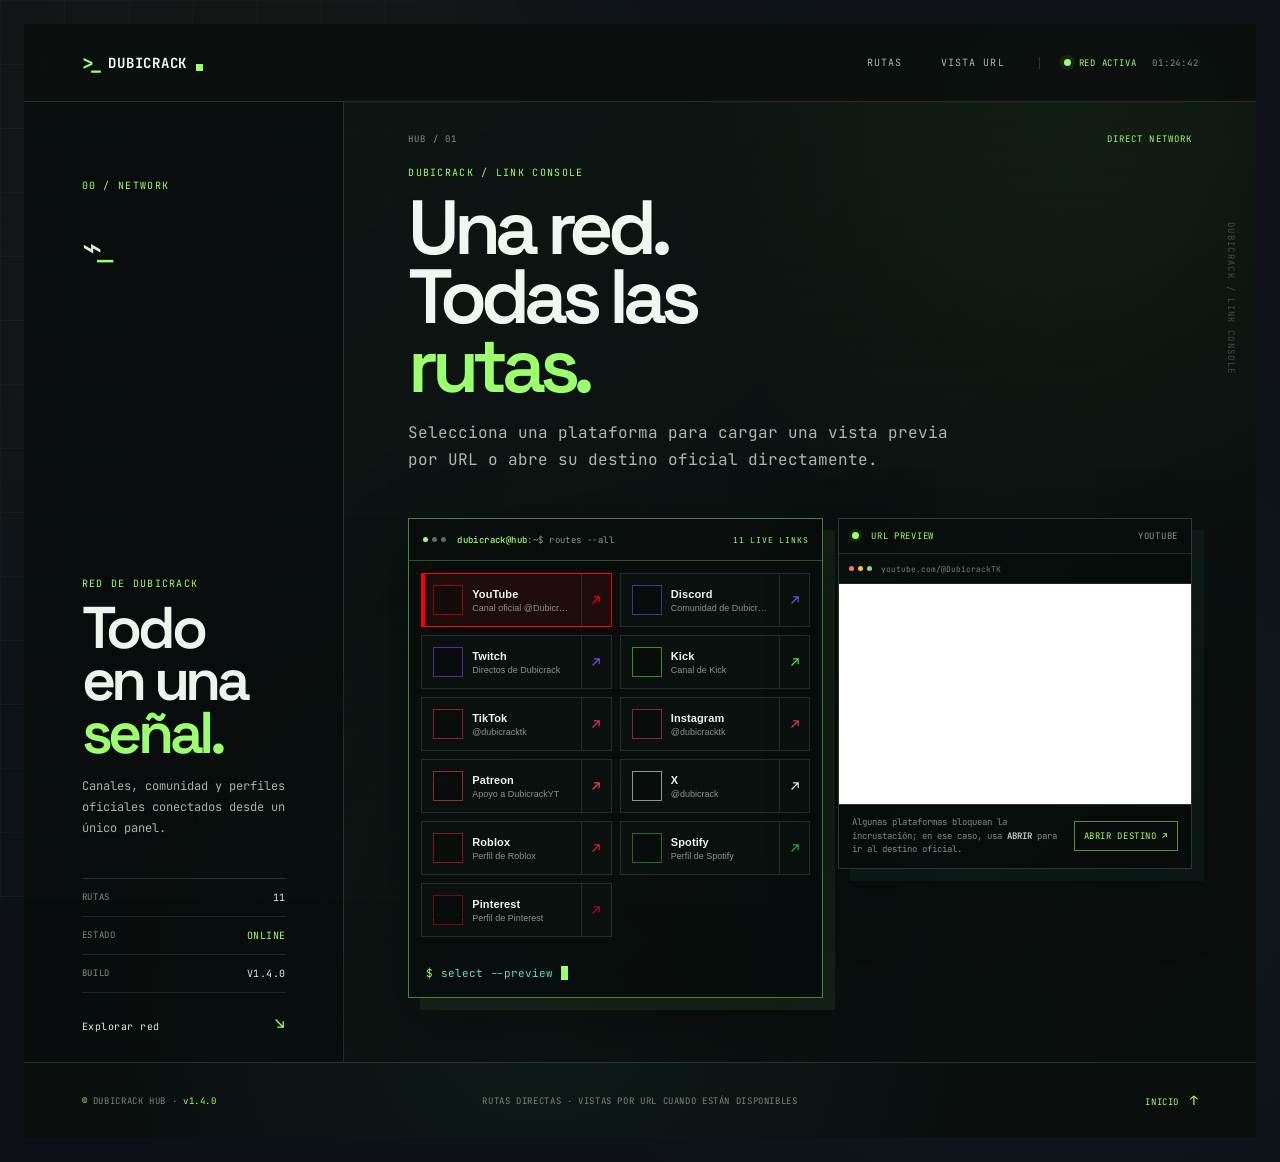
==== commit 5b5ee270: "fix: mejorar vistas previas de enlaces Muestra contenido incrustable cuando la plataforma lo permite" ====
--- a/index.html
+++ b/index.html
@@ -49,8 +49,8 @@
           <div class="preview-head"><span class="preview-status"><i></i> URL PREVIEW</span><span data-preview-label>Selecciona una ruta</span></div>
           <div class="preview-browser">
             <div class="preview-browser-bar"><span class="preview-dots" aria-hidden="true"><i></i><i></i><i></i></span><span class="preview-url" data-preview-url>about:blank</span></div>
-            <iframe data-preview-frame title="Vista previa de enlace seleccionado" src="about:blank" loading="lazy" referrerpolicy="strict-origin-when-cross-origin"></iframe>
-            <div class="preview-empty" data-preview-empty><span>↗</span><strong>Vista por URL</strong><p>Selecciona una ruta para intentar visualizar su página aquí.</p></div>
+            <iframe data-preview-frame title="Vista previa de enlace seleccionado" src="about:blank" loading="lazy" referrerpolicy="strict-origin-when-cross-origin" hidden></iframe>
+            <div class="preview-empty" data-preview-empty><span data-preview-icon>↗</span><strong data-preview-title>Vista por URL</strong><p data-preview-copy>Selecciona una ruta para intentar visualizar su página aquí.</p></div>
           </div>
           <div class="preview-foot"><p>Algunas plataformas bloquean la incrustación; en ese caso, usa <b>ABRIR</b> para ir al destino oficial.</p><a class="preview-open" data-preview-open href="#" target="_blank" rel="noopener noreferrer" hidden>ABRIR DESTINO <span>↗</span></a></div>
         </section>
--- a/assets/link-dashboard.css
+++ b/assets/link-dashboard.css
@@ -0,0 +1,29 @@
+/* Signal Links: módulo de portada que mantiene la terminal asimétrica y concentra rutas, iconos de marca y vistas URL. */
+.hub-links-root { background: #0a0f0e; background-image: radial-gradient(circle at 86% 12%, rgba(156,255,109,.13), transparent 28%), radial-gradient(circle at 44% 88%, rgba(79,209,197,.07), transparent 38%); }
+.hub-links-root .hub-shell::before { background-image: linear-gradient(rgba(156,255,109,.21) 1px, transparent 1px), linear-gradient(90deg, rgba(156,255,109,.21) 1px, transparent 1px); }
+.links-layout { min-height: calc(100vh - 78px); display: grid; grid-template-columns: minmax(252px,.72fr) minmax(0,2.05fr); border-bottom: 1px solid rgba(233,244,233,.13); position: relative; z-index: 1; }
+.links-rail { min-height: 760px; border-right: 1px solid rgba(233,244,233,.13); background: rgba(8,13,12,.67); }
+.links-stage { min-width: 0; padding: clamp(32px,5vw,76px); position: relative; display: flex; flex-direction: column; justify-content: flex-end; overflow: hidden; background: linear-gradient(140deg,rgba(20,31,28,.36),rgba(9,14,13,.84)); }
+.links-stage::after { content: "DUBICRACK / LINK CONSOLE"; position: absolute; right: 19px; top: 120px; color: rgba(233,244,233,.25); font-size: 9px; letter-spacing: .15em; writing-mode: vertical-rl; }
+.links-stage .stage-index span:last-child,.links-stage .eyebrow { color: var(--signal); }
+.links-stage .stage-copy { max-width: 680px; margin-bottom: clamp(28px,4vw,45px); }
+.links-stage .stage-copy h1 { max-width: 650px; margin: 14px 0 20px; color: #f1f6f1; font: 600 clamp(3rem,6vw,6.2rem)/.9 'Space Grotesk',sans-serif; letter-spacing: -.08em; }
+.links-stage .stage-copy h1 em { color: var(--signal); font-style: normal; }
+.links-stage .stage-copy>p:last-child { max-width: 550px; margin: 0; color: #acb8af; font-size: clamp(13px,1.35vw,16px); line-height: 1.65; }
+.links-workbench { width: min(100%,1040px); align-self: flex-end; display: grid; grid-template-columns: minmax(0,1.08fr) minmax(280px,.92fr); gap: 15px; align-items: start; }
+.link-terminal,.url-preview { border: 1px solid rgba(156,255,109,.48); background: rgba(7,13,11,.76); box-shadow: 12px 12px 0 rgba(156,255,109,.07),0 24px 65px rgba(0,0,0,.33); }
+.link-terminal .directory-bar { border-bottom-color: rgba(156,255,109,.27); }.link-terminal .directory-bar b,.link-terminal .directory-bar>span { color: var(--signal); }.link-terminal .window-dots i:first-child { background: var(--signal); }
+.link-grid { display: grid; grid-template-columns: repeat(2,minmax(0,1fr)); gap: 8px; padding: 12px; }
+.link-tile { min-width: 0; display: grid; grid-template-columns: 1fr auto; border: 1px solid rgba(233,244,233,.13); background: rgba(12,19,16,.66); transition: border-color 160ms cubic-bezier(.23,1,.32,1),background 160ms cubic-bezier(.23,1,.32,1),transform 160ms cubic-bezier(.23,1,.32,1); }
+.link-tile:hover,.link-tile.is-selected { border-color: var(--link-brand,#9cff6d); background: color-mix(in srgb,var(--link-brand,#9cff6d) 9%,transparent); }.link-tile.is-selected { box-shadow: inset 3px 0 0 var(--link-brand,#9cff6d); }
+.link-preview-trigger { min-width: 0; display: grid; grid-template-columns: 30px minmax(0,1fr); gap: 9px; align-items: center; padding: 11px 8px 11px 11px; background: transparent; color: inherit; border: 0; text-align: left; cursor: pointer; }.link-preview-trigger:focus-visible,.link-open:focus-visible { outline: 1px solid var(--link-brand,#9cff6d); outline-offset: -1px; }
+.link-brand-icon { width: 30px; height: 30px; display: grid; place-items: center; border: 1px solid color-mix(in srgb,var(--link-brand,#9cff6d) 56%,transparent); background: rgba(4,8,7,.35); }.link-brand-icon img,.link-brand-icon svg { width: 16px; height: 16px; }
+.link-tile-copy { min-width: 0; }.link-tile-copy strong,.link-tile-copy small { display: block; overflow: hidden; text-overflow: ellipsis; white-space: nowrap; }.link-tile-copy strong { color: #edf4ed; font-size: 11px; letter-spacing: .01em; }.link-tile-copy small { margin-top: 3px; color: #87958a; font-size: 9px; }
+.link-open { align-self: stretch; display: grid; place-items: center; width: 30px; color: var(--link-brand,#9cff6d); text-decoration: none; border-left: 1px solid rgba(233,244,233,.12); font-size: 14px; }.link-open:hover { background: color-mix(in srgb,var(--link-brand,#9cff6d) 13%,transparent); }
+.link-terminal .directory-command { border-top-color: rgba(156,255,109,.27); }
+.url-preview { min-width: 0; overflow: hidden; border-color: rgba(233,244,233,.18); box-shadow: 12px 12px 0 rgba(79,209,197,.05),0 24px 65px rgba(0,0,0,.26); }.preview-head { display: flex; align-items: center; justify-content: space-between; gap: 12px; padding: 11px 13px; border-bottom: 1px solid rgba(233,244,233,.14); color: #87958a; font-size: 9px; letter-spacing: .08em; text-transform: uppercase; }.preview-status { color: var(--signal); white-space: nowrap; }.preview-status i { width: 7px; height: 7px; display: inline-block; margin-right: 6px; border-radius: 50%; background: var(--signal); box-shadow: 0 0 0 3px rgba(156,255,109,.1); }.preview-head>[data-preview-label] { overflow: hidden; text-overflow: ellipsis; white-space: nowrap; }
+.preview-browser { position: relative; min-height: 250px; border-bottom: 1px solid rgba(233,244,233,.14); background: linear-gradient(145deg,#101916,#07100d); }.preview-browser-bar { height: 30px; display: flex; align-items: center; gap: 9px; padding: 0 10px; border-bottom: 1px solid rgba(233,244,233,.1); background: rgba(3,7,5,.56); }.preview-dots { display: inline-flex; gap: 4px; }.preview-dots i { width: 5px; height: 5px; border-radius: 50%; background: #647269; }.preview-dots i:first-child { background: #ff7272; }.preview-dots i:nth-child(2) { background: #f8c24d; }.preview-dots i:nth-child(3) { background: #85df72; }.preview-url { min-width: 0; overflow: hidden; color: #718076; font-size: 8px; text-overflow: ellipsis; white-space: nowrap; }.preview-browser iframe { position: relative; z-index: 1; display: block; width: 100%; height: 220px; border: 0; background: #fff; }.preview-empty { position: absolute; inset: 30px 0 0; z-index: 2; display: grid; place-content: center; justify-items: center; gap: 7px; padding: 24px; color: #829087; text-align: center; background: radial-gradient(circle at 50% 48%,rgba(156,255,109,.08),transparent 50%),#09110e; }.preview-empty[hidden] { display: none; }.preview-empty span { color: var(--signal); font-size: 20px; }.preview-empty strong { color: #dce7dd; font-size: 12px; }.preview-empty p { max-width: 210px; margin: 0; font-size: 10px; line-height: 1.55; }
+.preview-foot { display: flex; align-items: center; justify-content: space-between; gap: 12px; padding: 11px 13px; }.preview-foot p { max-width: 220px; margin: 0; color: #7d8a80; font-size: 9px; line-height: 1.5; }.preview-foot b { color: #c8d6c9; font-weight: 600; }.preview-open { padding: 8px 9px; color: var(--signal); border: 1px solid rgba(156,255,109,.54); font-size: 9px; letter-spacing: .07em; text-decoration: none; white-space: nowrap; }.preview-open:hover { color: #071008; background: var(--signal); }
+@media (max-width:980px) { .links-workbench { grid-template-columns: 1fr; }.url-preview { display: grid; grid-template-columns: minmax(0,1fr) minmax(190px,.55fr); }.preview-head { grid-column: 1/-1; }.preview-browser { border-bottom: 0; border-right: 1px solid rgba(233,244,233,.14); }.preview-foot { flex-direction: column; align-items: flex-start; justify-content: center; } }
+@media (max-width:800px) { .links-layout { grid-template-columns: 1fr; }.links-rail { min-height: auto; padding: 28px 24px; border-right: 0; border-bottom: 1px solid rgba(233,244,233,.13); display: grid; grid-template-columns: auto 1fr; column-gap: 22px; }.links-rail .rail-label { grid-column: 1/-1; }.links-rail .rail-glyph { margin-top: 24px; }.links-rail .rail-copy { margin: 22px 0 0; padding: 0; }.links-rail .rail-copy h2 { font-size: clamp(2.4rem,8vw,4rem); }.links-rail .rail-stats { grid-column: 1/-1; margin-top: 24px; display: grid; grid-template-columns: repeat(3,1fr); }.links-rail .rail-stats div { padding: 11px 10px 0 0; flex-direction: column; gap: 6px; border-bottom: 0; }.links-rail .rail-jump { display: none; }.links-stage { padding: 72px 24px 36px; }.links-stage::after { display: none; }.links-stage .stage-copy { margin-bottom: 37px; } }
+@media (max-width:560px) { .links-rail { grid-template-columns: 30px 1fr; column-gap: 16px; }.links-rail .rail-glyph { font-size: 27px; }.links-rail .rail-copy>p:last-child { font-size: 11px; }.links-rail .rail-stats dt,.links-rail .rail-stats dd { font-size: 8px; }.links-stage { padding: 72px 18px 28px; }.links-stage .stage-copy h1 { font-size: clamp(2.8rem,14vw,4.2rem); }.link-grid { grid-template-columns: 1fr; }.url-preview { display: block; }.preview-browser { border-right: 0; border-bottom: 1px solid rgba(233,244,233,.14); }.preview-browser iframe { height: 200px; }.preview-foot { flex-direction: row; align-items: center; }.preview-foot p { max-width: 210px; }.preview-open { font-size: 8px; } }
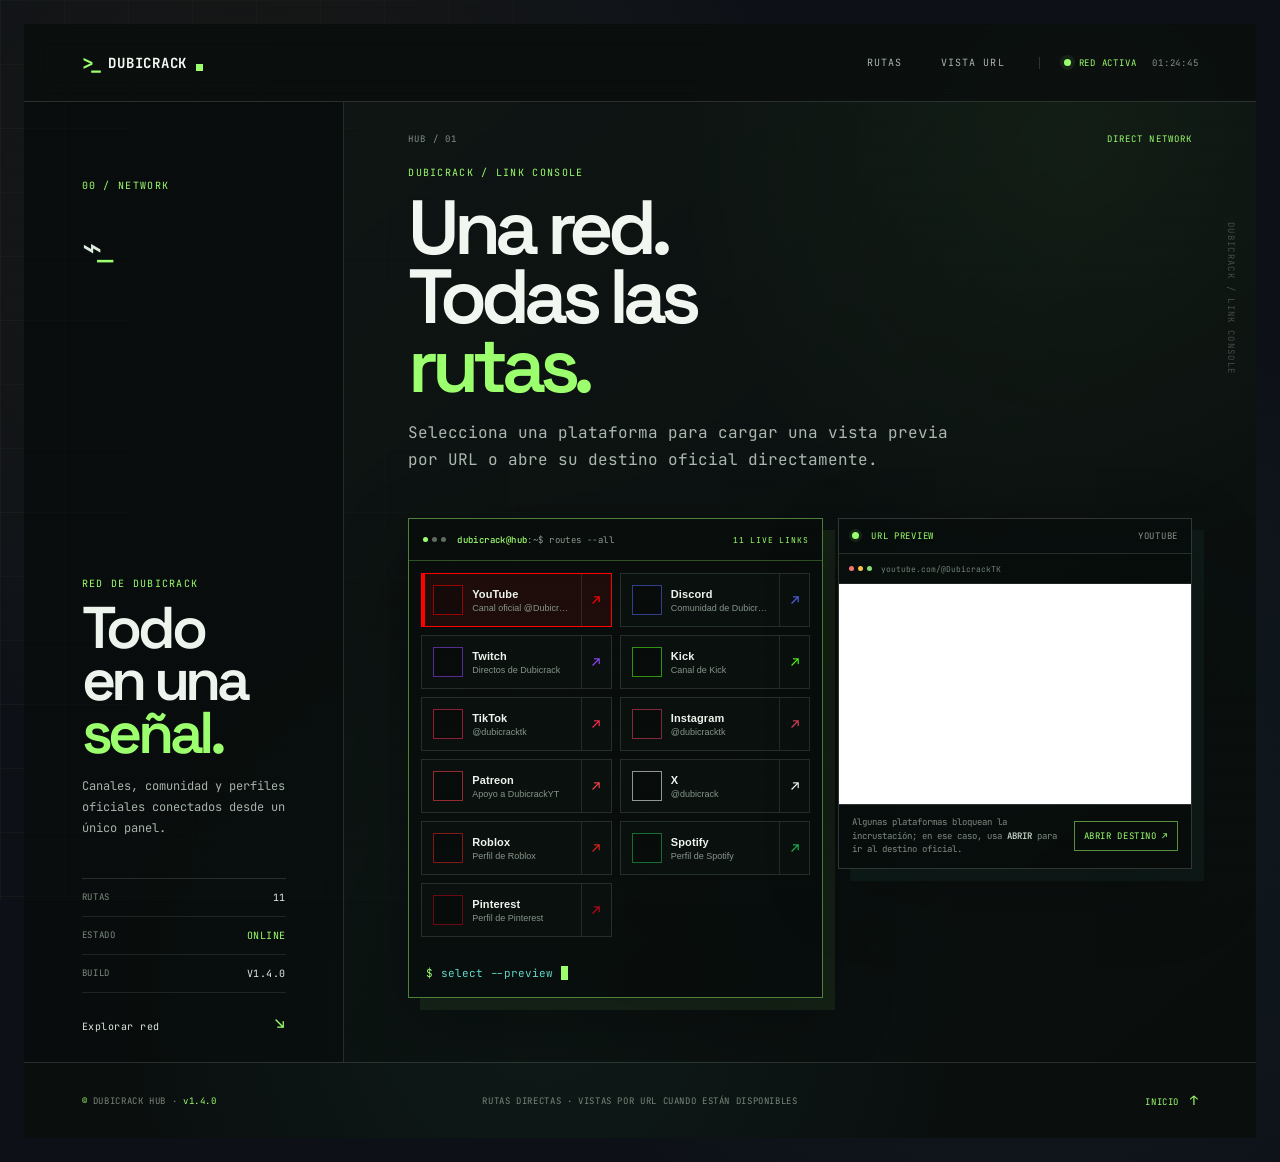
==== commit 9c6df8f5: "chore: renovar caché del panel de enlaces Actualiza las referencias de los recursos de portada para " ====
--- a/index.html
+++ b/index.html
@@ -10,7 +10,7 @@
 <link rel="preconnect" href="https://fonts.googleapis.com">
 <link href="https://fonts.googleapis.com/css2?family=JetBrains+Mono:wght@400;500;600;700&family=Space+Grotesk:wght@500;600;700&display=swap" rel="stylesheet">
 <link rel="stylesheet" href="assets/style.css?v=1.2.0">
-<link rel="stylesheet" href="assets/link-dashboard.css?v=1.4.0">
+<link rel="stylesheet" href="assets/link-dashboard.css?v=1.4.1">
 </head>
 <body class="hub-root hub-links-root">
 <div class="crt-overlay" aria-hidden="true"></div>
@@ -59,7 +59,7 @@
   </section>
   <footer class="hub-footer"><p><span>©</span> DUBICRACK HUB · <span data-version>v…</span></p><p>RUTAS DIRECTAS · VISTAS POR URL CUANDO ESTÁN DISPONIBLES</p><a href="#inicio">INICIO <span>↑</span></a></footer>
 </main>
-<script src="assets/script.js?v=1.4.0"></script>
+<script src="assets/script.js?v=1.4.1"></script>
 <script>
   loadConfig().then(cfg => {
     paintVersion(cfg);
--- a/assets/link-dashboard.css
+++ b/assets/link-dashboard.css
@@ -22,7 +22,7 @@
 .link-open { align-self: stretch; display: grid; place-items: center; width: 30px; color: var(--link-brand,#9cff6d); text-decoration: none; border-left: 1px solid rgba(233,244,233,.12); font-size: 14px; }.link-open:hover { background: color-mix(in srgb,var(--link-brand,#9cff6d) 13%,transparent); }
 .link-terminal .directory-command { border-top-color: rgba(156,255,109,.27); }
 .url-preview { min-width: 0; overflow: hidden; border-color: rgba(233,244,233,.18); box-shadow: 12px 12px 0 rgba(79,209,197,.05),0 24px 65px rgba(0,0,0,.26); }.preview-head { display: flex; align-items: center; justify-content: space-between; gap: 12px; padding: 11px 13px; border-bottom: 1px solid rgba(233,244,233,.14); color: #87958a; font-size: 9px; letter-spacing: .08em; text-transform: uppercase; }.preview-status { color: var(--signal); white-space: nowrap; }.preview-status i { width: 7px; height: 7px; display: inline-block; margin-right: 6px; border-radius: 50%; background: var(--signal); box-shadow: 0 0 0 3px rgba(156,255,109,.1); }.preview-head>[data-preview-label] { overflow: hidden; text-overflow: ellipsis; white-space: nowrap; }
-.preview-browser { position: relative; min-height: 250px; border-bottom: 1px solid rgba(233,244,233,.14); background: linear-gradient(145deg,#101916,#07100d); }.preview-browser-bar { height: 30px; display: flex; align-items: center; gap: 9px; padding: 0 10px; border-bottom: 1px solid rgba(233,244,233,.1); background: rgba(3,7,5,.56); }.preview-dots { display: inline-flex; gap: 4px; }.preview-dots i { width: 5px; height: 5px; border-radius: 50%; background: #647269; }.preview-dots i:first-child { background: #ff7272; }.preview-dots i:nth-child(2) { background: #f8c24d; }.preview-dots i:nth-child(3) { background: #85df72; }.preview-url { min-width: 0; overflow: hidden; color: #718076; font-size: 8px; text-overflow: ellipsis; white-space: nowrap; }.preview-browser iframe { position: relative; z-index: 1; display: block; width: 100%; height: 220px; border: 0; background: #fff; }.preview-empty { position: absolute; inset: 30px 0 0; z-index: 2; display: grid; place-content: center; justify-items: center; gap: 7px; padding: 24px; color: #829087; text-align: center; background: radial-gradient(circle at 50% 48%,rgba(156,255,109,.08),transparent 50%),#09110e; }.preview-empty[hidden] { display: none; }.preview-empty span { color: var(--signal); font-size: 20px; }.preview-empty strong { color: #dce7dd; font-size: 12px; }.preview-empty p { max-width: 210px; margin: 0; font-size: 10px; line-height: 1.55; }
+.preview-browser { position: relative; min-height: 250px; border-bottom: 1px solid rgba(233,244,233,.14); background: linear-gradient(145deg,#101916,#07100d); }.preview-browser-bar { height: 30px; display: flex; align-items: center; gap: 9px; padding: 0 10px; border-bottom: 1px solid rgba(233,244,233,.1); background: rgba(3,7,5,.56); }.preview-dots { display: inline-flex; gap: 4px; }.preview-dots i { width: 5px; height: 5px; border-radius: 50%; background: #647269; }.preview-dots i:first-child { background: #ff7272; }.preview-dots i:nth-child(2) { background: #f8c24d; }.preview-dots i:nth-child(3) { background: #85df72; }.preview-url { min-width: 0; overflow: hidden; color: #718076; font-size: 8px; text-overflow: ellipsis; white-space: nowrap; }.preview-browser iframe { position: relative; z-index: 1; display: block; width: 100%; height: 220px; border: 0; background: #fff; }.preview-empty { position: absolute; inset: 30px 0 0; z-index: 2; display: grid; place-content: center; justify-items: center; gap: 7px; padding: 24px; color: #829087; text-align: center; background: radial-gradient(circle at 50% 48%,rgba(156,255,109,.08),transparent 50%),#09110e; }.preview-empty[hidden] { display: none; }.preview-empty span { color: var(--signal); font-size: 20px; }.preview-empty span img { width: 26px; height: 26px; display: block; }.preview-empty strong { color: #dce7dd; font-size: 12px; }.preview-empty p { max-width: 210px; margin: 0; font-size: 10px; line-height: 1.55; }
 .preview-foot { display: flex; align-items: center; justify-content: space-between; gap: 12px; padding: 11px 13px; }.preview-foot p { max-width: 220px; margin: 0; color: #7d8a80; font-size: 9px; line-height: 1.5; }.preview-foot b { color: #c8d6c9; font-weight: 600; }.preview-open { padding: 8px 9px; color: var(--signal); border: 1px solid rgba(156,255,109,.54); font-size: 9px; letter-spacing: .07em; text-decoration: none; white-space: nowrap; }.preview-open:hover { color: #071008; background: var(--signal); }
 @media (max-width:980px) { .links-workbench { grid-template-columns: 1fr; }.url-preview { display: grid; grid-template-columns: minmax(0,1fr) minmax(190px,.55fr); }.preview-head { grid-column: 1/-1; }.preview-browser { border-bottom: 0; border-right: 1px solid rgba(233,244,233,.14); }.preview-foot { flex-direction: column; align-items: flex-start; justify-content: center; } }
 @media (max-width:800px) { .links-layout { grid-template-columns: 1fr; }.links-rail { min-height: auto; padding: 28px 24px; border-right: 0; border-bottom: 1px solid rgba(233,244,233,.13); display: grid; grid-template-columns: auto 1fr; column-gap: 22px; }.links-rail .rail-label { grid-column: 1/-1; }.links-rail .rail-glyph { margin-top: 24px; }.links-rail .rail-copy { margin: 22px 0 0; padding: 0; }.links-rail .rail-copy h2 { font-size: clamp(2.4rem,8vw,4rem); }.links-rail .rail-stats { grid-column: 1/-1; margin-top: 24px; display: grid; grid-template-columns: repeat(3,1fr); }.links-rail .rail-stats div { padding: 11px 10px 0 0; flex-direction: column; gap: 6px; border-bottom: 0; }.links-rail .rail-jump { display: none; }.links-stage { padding: 72px 24px 36px; }.links-stage::after { display: none; }.links-stage .stage-copy { margin-bottom: 37px; } }
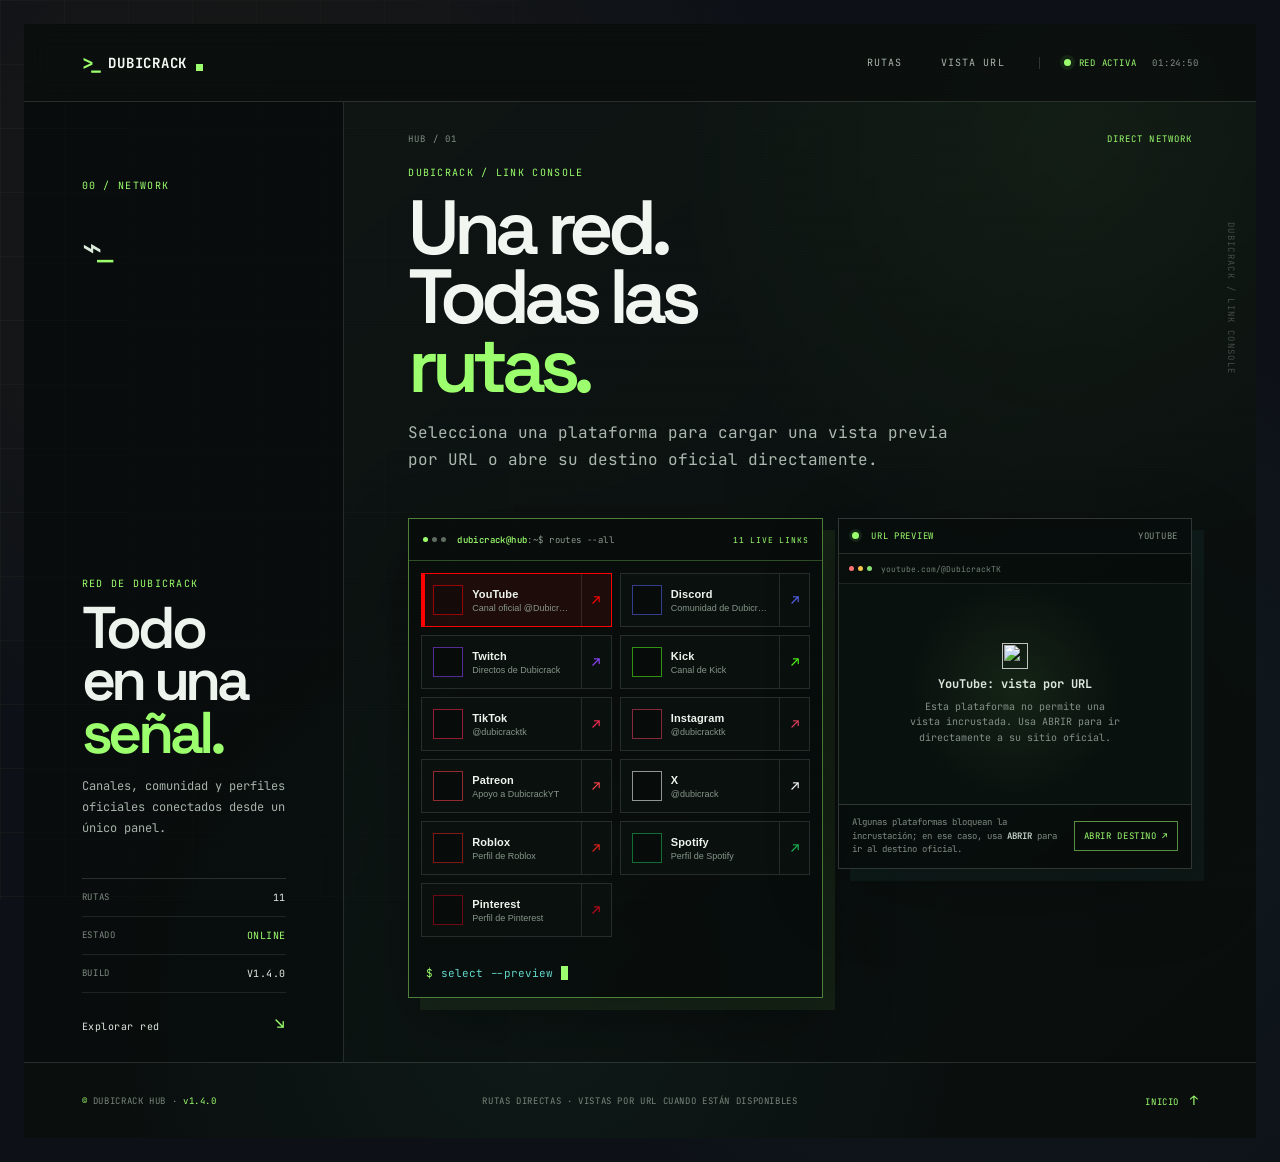
==== commit 89184c5c: "fix: mostrar perfil de YouTube sin video Sustituye el reproductor por una ficha del canal DubicrackT" ====
--- a/index.html
+++ b/index.html
@@ -50,7 +50,7 @@
           <div class="preview-browser">
             <div class="preview-browser-bar"><span class="preview-dots" aria-hidden="true"><i></i><i></i><i></i></span><span class="preview-url" data-preview-url>about:blank</span></div>
             <iframe data-preview-frame title="Vista previa de enlace seleccionado" src="about:blank" loading="lazy" referrerpolicy="strict-origin-when-cross-origin" hidden></iframe>
-            <div class="preview-empty" data-preview-empty><span data-preview-icon>↗</span><strong data-preview-title>Vista por URL</strong><p data-preview-copy>Selecciona una ruta para intentar visualizar su página aquí.</p></div>
+            <div class="preview-empty" data-preview-empty><span data-preview-icon>↗</span><strong data-preview-title>Vista por URL</strong><p data-preview-copy>Selecciona una ruta para intentar visualizar su página aquí.</p><small data-preview-detail hidden></small></div>
           </div>
           <div class="preview-foot"><p>Algunas plataformas bloquean la incrustación; en ese caso, usa <b>ABRIR</b> para ir al destino oficial.</p><a class="preview-open" data-preview-open href="#" target="_blank" rel="noopener noreferrer" hidden>ABRIR DESTINO <span>↗</span></a></div>
         </section>
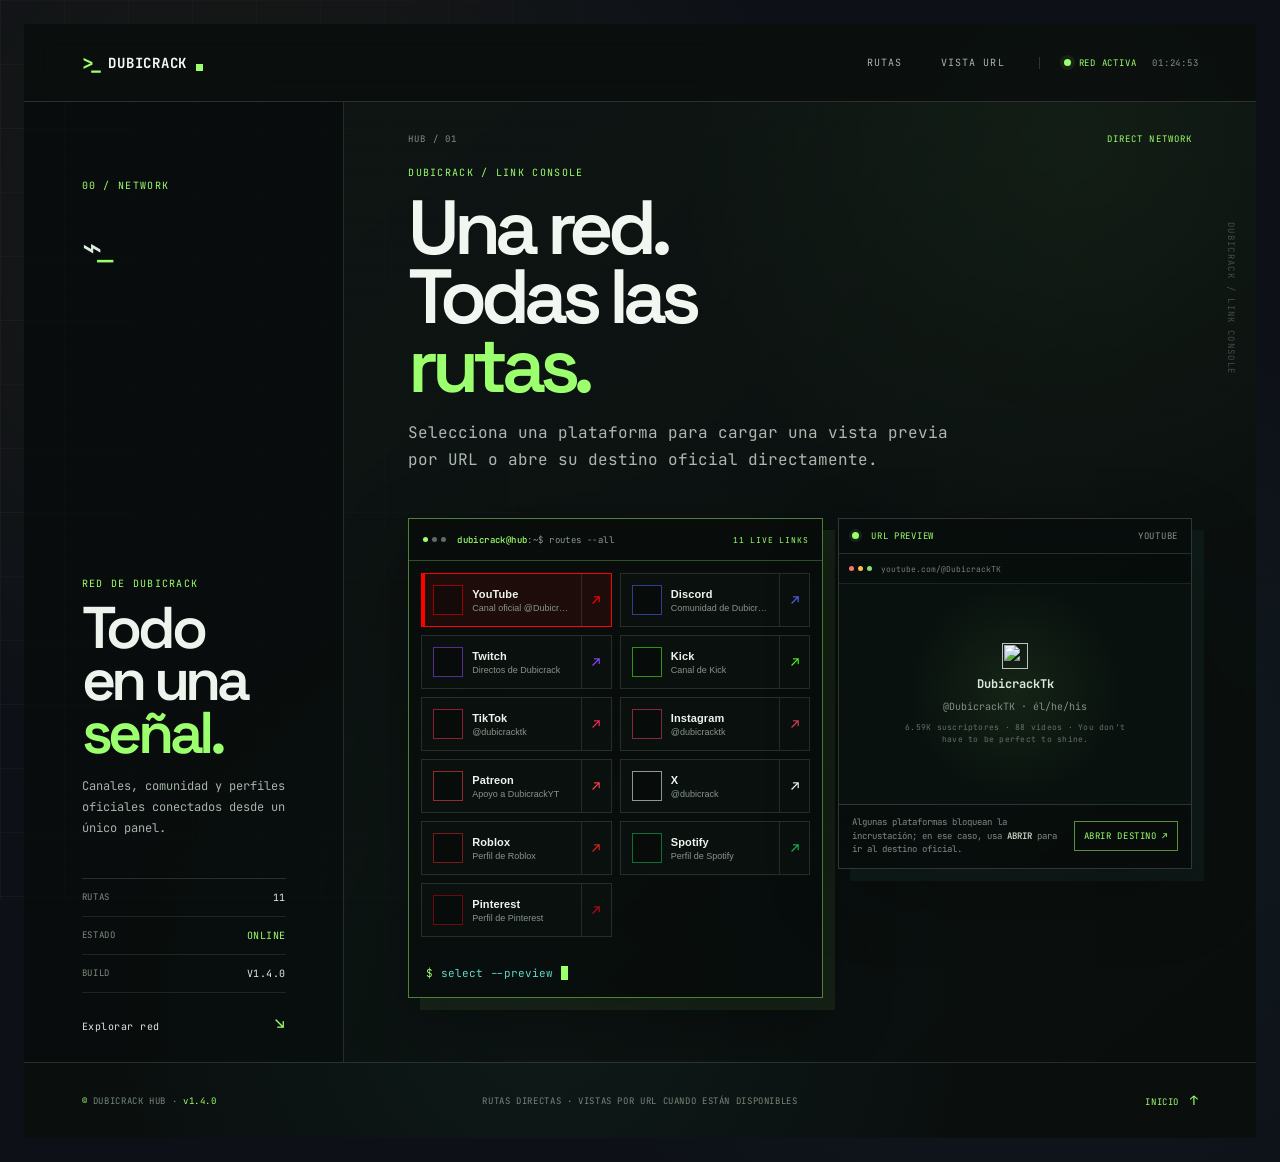
==== commit 9a831d9a: "chore: renovar caché de ficha YouTube Activa las versiones actualizadas de los recursos que muestran" ====
--- a/index.html
+++ b/index.html
@@ -10,7 +10,7 @@
 <link rel="preconnect" href="https://fonts.googleapis.com">
 <link href="https://fonts.googleapis.com/css2?family=JetBrains+Mono:wght@400;500;600;700&family=Space+Grotesk:wght@500;600;700&display=swap" rel="stylesheet">
 <link rel="stylesheet" href="assets/style.css?v=1.2.0">
-<link rel="stylesheet" href="assets/link-dashboard.css?v=1.4.1">
+<link rel="stylesheet" href="assets/link-dashboard.css?v=1.4.2">
 </head>
 <body class="hub-root hub-links-root">
 <div class="crt-overlay" aria-hidden="true"></div>
@@ -59,7 +59,7 @@
   </section>
   <footer class="hub-footer"><p><span>©</span> DUBICRACK HUB · <span data-version>v…</span></p><p>RUTAS DIRECTAS · VISTAS POR URL CUANDO ESTÁN DISPONIBLES</p><a href="#inicio">INICIO <span>↑</span></a></footer>
 </main>
-<script src="assets/script.js?v=1.4.1"></script>
+<script src="assets/script.js?v=1.4.2"></script>
 <script>
   loadConfig().then(cfg => {
     paintVersion(cfg);
--- a/assets/link-dashboard.css
+++ b/assets/link-dashboard.css
@@ -22,7 +22,7 @@
 .link-open { align-self: stretch; display: grid; place-items: center; width: 30px; color: var(--link-brand,#9cff6d); text-decoration: none; border-left: 1px solid rgba(233,244,233,.12); font-size: 14px; }.link-open:hover { background: color-mix(in srgb,var(--link-brand,#9cff6d) 13%,transparent); }
 .link-terminal .directory-command { border-top-color: rgba(156,255,109,.27); }
 .url-preview { min-width: 0; overflow: hidden; border-color: rgba(233,244,233,.18); box-shadow: 12px 12px 0 rgba(79,209,197,.05),0 24px 65px rgba(0,0,0,.26); }.preview-head { display: flex; align-items: center; justify-content: space-between; gap: 12px; padding: 11px 13px; border-bottom: 1px solid rgba(233,244,233,.14); color: #87958a; font-size: 9px; letter-spacing: .08em; text-transform: uppercase; }.preview-status { color: var(--signal); white-space: nowrap; }.preview-status i { width: 7px; height: 7px; display: inline-block; margin-right: 6px; border-radius: 50%; background: var(--signal); box-shadow: 0 0 0 3px rgba(156,255,109,.1); }.preview-head>[data-preview-label] { overflow: hidden; text-overflow: ellipsis; white-space: nowrap; }
-.preview-browser { position: relative; min-height: 250px; border-bottom: 1px solid rgba(233,244,233,.14); background: linear-gradient(145deg,#101916,#07100d); }.preview-browser-bar { height: 30px; display: flex; align-items: center; gap: 9px; padding: 0 10px; border-bottom: 1px solid rgba(233,244,233,.1); background: rgba(3,7,5,.56); }.preview-dots { display: inline-flex; gap: 4px; }.preview-dots i { width: 5px; height: 5px; border-radius: 50%; background: #647269; }.preview-dots i:first-child { background: #ff7272; }.preview-dots i:nth-child(2) { background: #f8c24d; }.preview-dots i:nth-child(3) { background: #85df72; }.preview-url { min-width: 0; overflow: hidden; color: #718076; font-size: 8px; text-overflow: ellipsis; white-space: nowrap; }.preview-browser iframe { position: relative; z-index: 1; display: block; width: 100%; height: 220px; border: 0; background: #fff; }.preview-empty { position: absolute; inset: 30px 0 0; z-index: 2; display: grid; place-content: center; justify-items: center; gap: 7px; padding: 24px; color: #829087; text-align: center; background: radial-gradient(circle at 50% 48%,rgba(156,255,109,.08),transparent 50%),#09110e; }.preview-empty[hidden] { display: none; }.preview-empty span { color: var(--signal); font-size: 20px; }.preview-empty span img { width: 26px; height: 26px; display: block; }.preview-empty strong { color: #dce7dd; font-size: 12px; }.preview-empty p { max-width: 210px; margin: 0; font-size: 10px; line-height: 1.55; }
+.preview-browser { position: relative; min-height: 250px; border-bottom: 1px solid rgba(233,244,233,.14); background: linear-gradient(145deg,#101916,#07100d); }.preview-browser-bar { height: 30px; display: flex; align-items: center; gap: 9px; padding: 0 10px; border-bottom: 1px solid rgba(233,244,233,.1); background: rgba(3,7,5,.56); }.preview-dots { display: inline-flex; gap: 4px; }.preview-dots i { width: 5px; height: 5px; border-radius: 50%; background: #647269; }.preview-dots i:first-child { background: #ff7272; }.preview-dots i:nth-child(2) { background: #f8c24d; }.preview-dots i:nth-child(3) { background: #85df72; }.preview-url { min-width: 0; overflow: hidden; color: #718076; font-size: 8px; text-overflow: ellipsis; white-space: nowrap; }.preview-browser iframe { position: relative; z-index: 1; display: block; width: 100%; height: 220px; border: 0; background: #fff; }.preview-empty { position: absolute; inset: 30px 0 0; z-index: 2; display: grid; place-content: center; justify-items: center; gap: 7px; padding: 24px; color: #829087; text-align: center; background: radial-gradient(circle at 50% 48%,rgba(156,255,109,.08),transparent 50%),#09110e; }.preview-empty[hidden] { display: none; }.preview-empty span { color: var(--signal); font-size: 20px; }.preview-empty span img { width: 26px; height: 26px; display: block; }.preview-empty strong { color: #dce7dd; font-size: 12px; }.preview-empty p { max-width: 210px; margin: 0; font-size: 10px; line-height: 1.55; }.preview-empty small { max-width: 230px; color: #627066; font-size: 8px; line-height: 1.5; letter-spacing: .03em; }
 .preview-foot { display: flex; align-items: center; justify-content: space-between; gap: 12px; padding: 11px 13px; }.preview-foot p { max-width: 220px; margin: 0; color: #7d8a80; font-size: 9px; line-height: 1.5; }.preview-foot b { color: #c8d6c9; font-weight: 600; }.preview-open { padding: 8px 9px; color: var(--signal); border: 1px solid rgba(156,255,109,.54); font-size: 9px; letter-spacing: .07em; text-decoration: none; white-space: nowrap; }.preview-open:hover { color: #071008; background: var(--signal); }
 @media (max-width:980px) { .links-workbench { grid-template-columns: 1fr; }.url-preview { display: grid; grid-template-columns: minmax(0,1fr) minmax(190px,.55fr); }.preview-head { grid-column: 1/-1; }.preview-browser { border-bottom: 0; border-right: 1px solid rgba(233,244,233,.14); }.preview-foot { flex-direction: column; align-items: flex-start; justify-content: center; } }
 @media (max-width:800px) { .links-layout { grid-template-columns: 1fr; }.links-rail { min-height: auto; padding: 28px 24px; border-right: 0; border-bottom: 1px solid rgba(233,244,233,.13); display: grid; grid-template-columns: auto 1fr; column-gap: 22px; }.links-rail .rail-label { grid-column: 1/-1; }.links-rail .rail-glyph { margin-top: 24px; }.links-rail .rail-copy { margin: 22px 0 0; padding: 0; }.links-rail .rail-copy h2 { font-size: clamp(2.4rem,8vw,4rem); }.links-rail .rail-stats { grid-column: 1/-1; margin-top: 24px; display: grid; grid-template-columns: repeat(3,1fr); }.links-rail .rail-stats div { padding: 11px 10px 0 0; flex-direction: column; gap: 6px; border-bottom: 0; }.links-rail .rail-jump { display: none; }.links-stage { padding: 72px 24px 36px; }.links-stage::after { display: none; }.links-stage .stage-copy { margin-bottom: 37px; } }
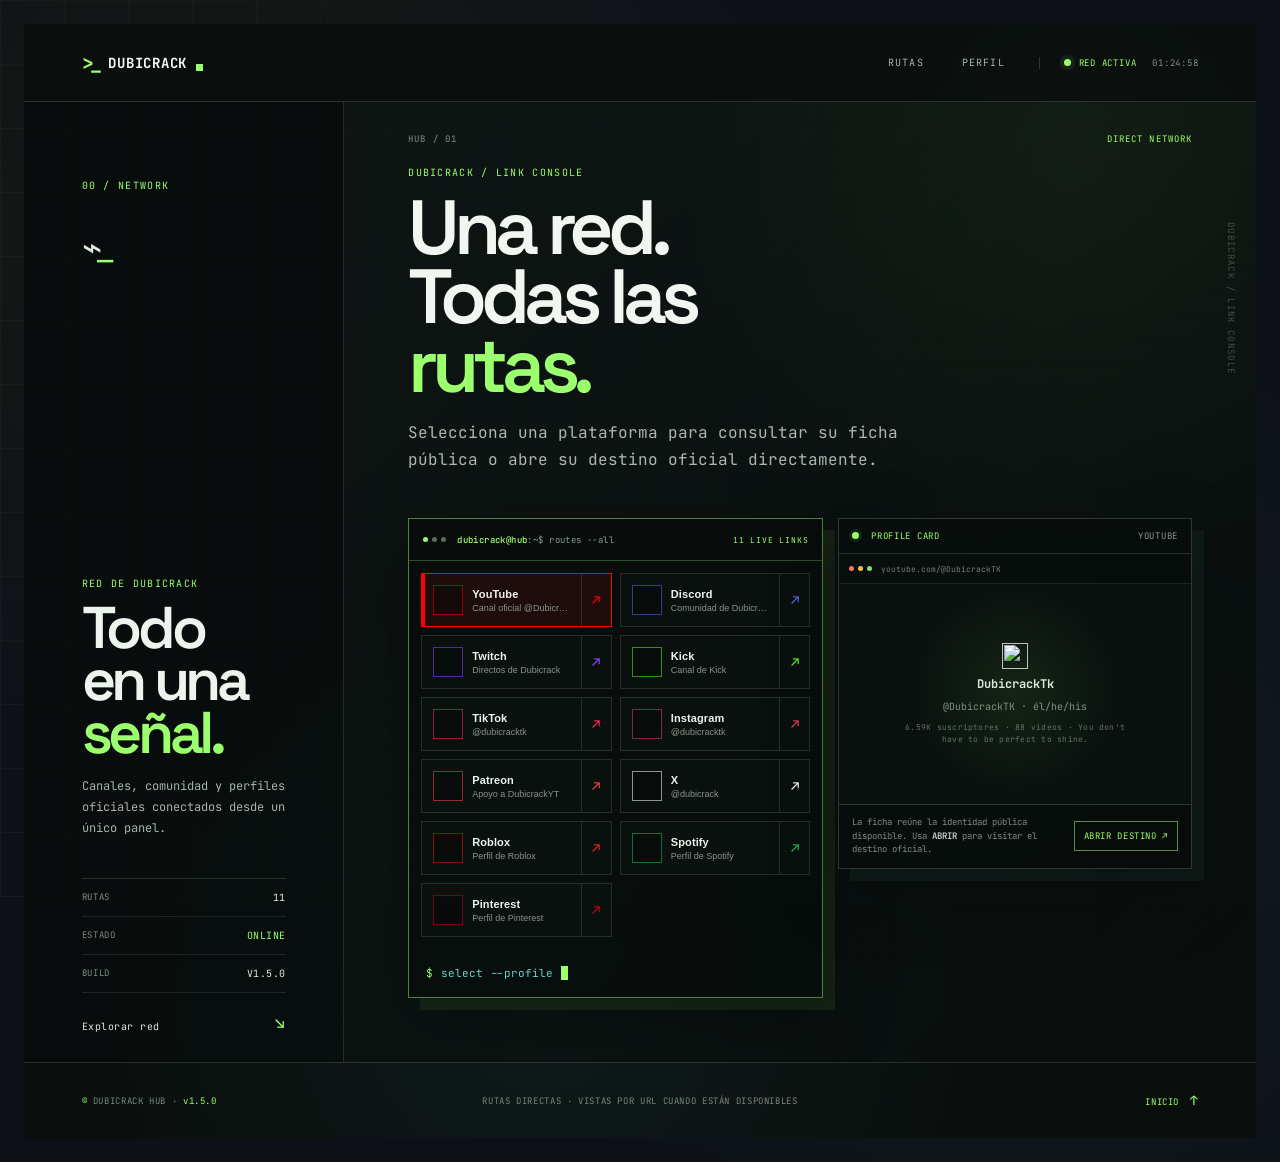
==== commit 3ff1adea: "feat: unificar enlaces como fichas de perfil Reemplaza las vistas distintas por fichas consistentes " ====
--- a/index.html
+++ b/index.html
@@ -17,7 +17,7 @@
 <main class="hub-shell" id="inicio">
   <header class="command-header">
     <a class="hub-brand" href="#inicio" aria-label="Dubicrack Hub, ir al inicio"><span class="brand-prompt">&gt;_</span><span>DUBICRACK</span><i></i></a>
-    <nav class="command-nav" aria-label="Navegación principal"><a href="#rutas">RUTAS</a><a href="#vista">VISTA URL</a></nav>
+    <nav class="command-nav" aria-label="Navegación principal"><a href="#rutas">RUTAS</a><a href="#vista">PERFIL</a></nav>
     <div class="session-state"><span class="state-pulse"></span><span>RED ACTIVA</span><time data-hub-time>--:--:--</time></div>
   </header>
 
@@ -35,24 +35,24 @@
       <div class="stage-copy">
         <p class="eyebrow">DUBICRACK / LINK CONSOLE</p>
         <h1 id="hub-title">Una red.<br>Todas las<br><em>rutas.</em></h1>
-        <p>Selecciona una plataforma para cargar una vista previa por URL o abre su destino oficial directamente.</p>
+        <p>Selecciona una plataforma para consultar su ficha pública o abre su destino oficial directamente.</p>
       </div>
 
       <div class="links-workbench">
         <section class="link-terminal" aria-label="Rutas públicas de Dubicrack">
           <div class="directory-bar"><div class="window-dots" aria-hidden="true"><i></i><i></i><i></i></div><p><b>dubicrack@hub</b>:~$ routes --all</p><span>11 LIVE LINKS</span></div>
           <div class="link-grid" id="main-links" aria-live="polite"><p class="directory-loading"><span></span> Conectando rutas…</p></div>
-          <div class="directory-command"><span class="prompt">$</span><span class="cmd">select --preview</span><span class="cursor" aria-hidden="true"></span></div>
+          <div class="directory-command"><span class="prompt">$</span><span class="cmd">select --profile</span><span class="cursor" aria-hidden="true"></span></div>
         </section>
 
         <section class="url-preview" id="vista" aria-label="Vista previa de URL">
-          <div class="preview-head"><span class="preview-status"><i></i> URL PREVIEW</span><span data-preview-label>Selecciona una ruta</span></div>
+          <div class="preview-head"><span class="preview-status"><i></i> PROFILE CARD</span><span data-preview-label>Selecciona un perfil</span></div>
           <div class="preview-browser">
             <div class="preview-browser-bar"><span class="preview-dots" aria-hidden="true"><i></i><i></i><i></i></span><span class="preview-url" data-preview-url>about:blank</span></div>
             <iframe data-preview-frame title="Vista previa de enlace seleccionado" src="about:blank" loading="lazy" referrerpolicy="strict-origin-when-cross-origin" hidden></iframe>
-            <div class="preview-empty" data-preview-empty><span data-preview-icon>↗</span><strong data-preview-title>Vista por URL</strong><p data-preview-copy>Selecciona una ruta para intentar visualizar su página aquí.</p><small data-preview-detail hidden></small></div>
+            <div class="preview-empty" data-preview-empty><span data-preview-icon>↗</span><strong data-preview-title>Ficha de perfil</strong><p data-preview-copy>Selecciona una plataforma para ver su identidad pública aquí.</p><small data-preview-detail hidden></small></div>
           </div>
-          <div class="preview-foot"><p>Algunas plataformas bloquean la incrustación; en ese caso, usa <b>ABRIR</b> para ir al destino oficial.</p><a class="preview-open" data-preview-open href="#" target="_blank" rel="noopener noreferrer" hidden>ABRIR DESTINO <span>↗</span></a></div>
+          <div class="preview-foot"><p>La ficha reúne la identidad pública disponible. Usa <b>ABRIR</b> para visitar el destino oficial.</p><a class="preview-open" data-preview-open href="#" target="_blank" rel="noopener noreferrer" hidden>ABRIR DESTINO <span>↗</span></a></div>
         </section>
       </div>
     </section>
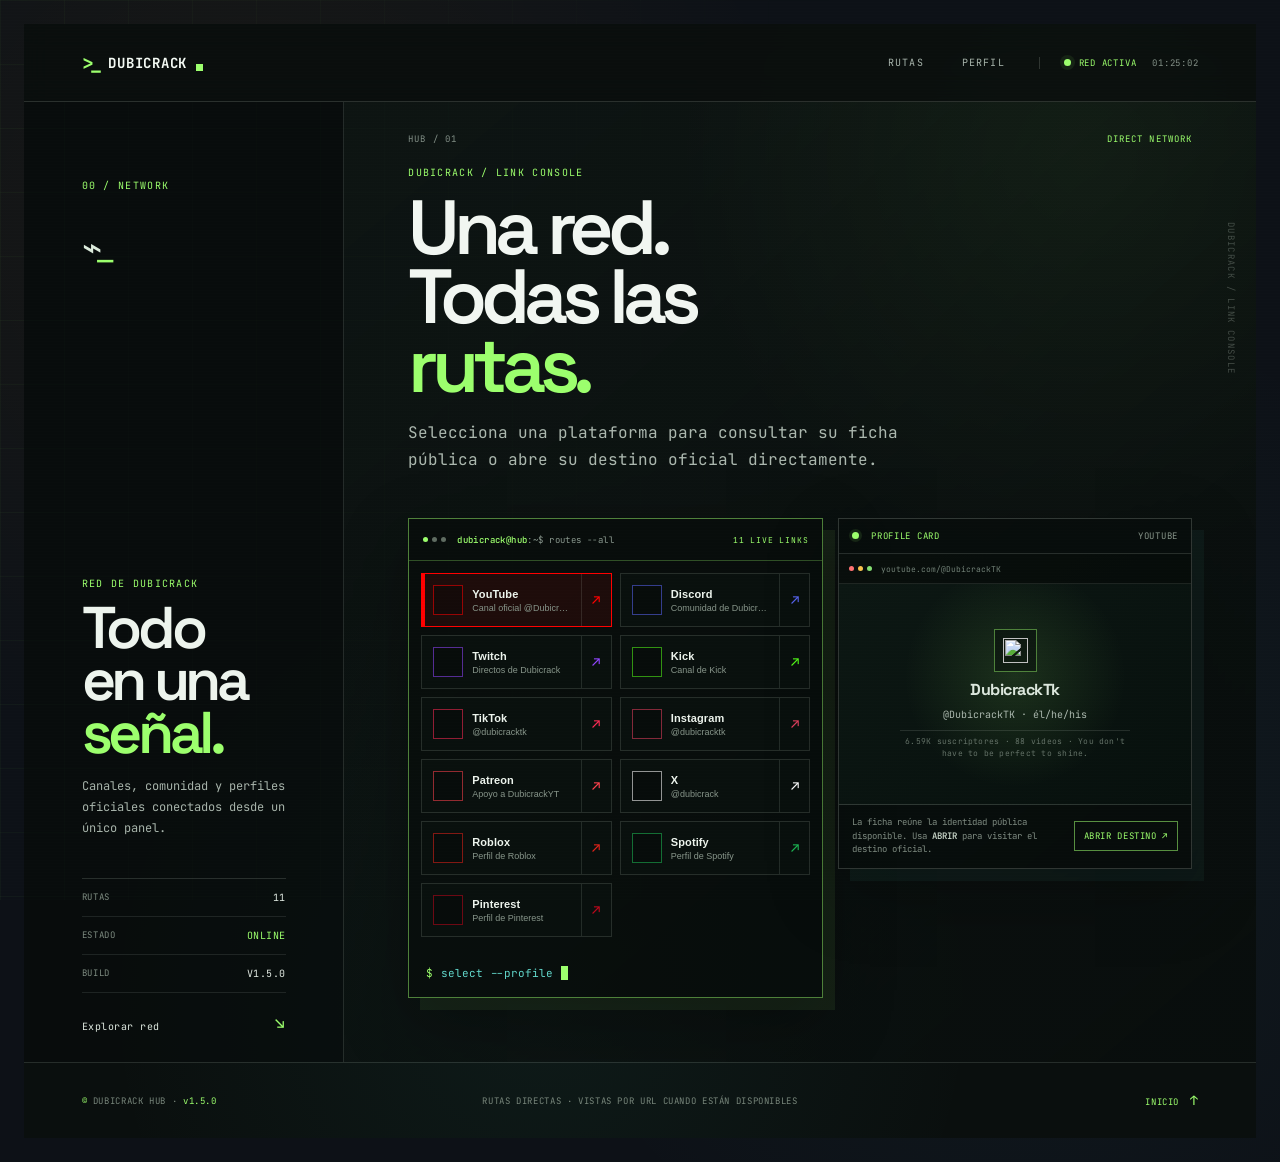
==== commit d9d43ed4: "chore: renovar caché del panel de perfiles Actualiza las referencias del script y los estilos para d" ====
--- a/index.html
+++ b/index.html
@@ -10,7 +10,7 @@
 <link rel="preconnect" href="https://fonts.googleapis.com">
 <link href="https://fonts.googleapis.com/css2?family=JetBrains+Mono:wght@400;500;600;700&family=Space+Grotesk:wght@500;600;700&display=swap" rel="stylesheet">
 <link rel="stylesheet" href="assets/style.css?v=1.2.0">
-<link rel="stylesheet" href="assets/link-dashboard.css?v=1.4.2">
+<link rel="stylesheet" href="assets/link-dashboard.css?v=1.5.0">
 </head>
 <body class="hub-root hub-links-root">
 <div class="crt-overlay" aria-hidden="true"></div>
@@ -59,7 +59,7 @@
   </section>
   <footer class="hub-footer"><p><span>©</span> DUBICRACK HUB · <span data-version>v…</span></p><p>RUTAS DIRECTAS · VISTAS POR URL CUANDO ESTÁN DISPONIBLES</p><a href="#inicio">INICIO <span>↑</span></a></footer>
 </main>
-<script src="assets/script.js?v=1.4.2"></script>
+<script src="assets/script.js?v=1.5.0"></script>
 <script>
   loadConfig().then(cfg => {
     paintVersion(cfg);
--- a/assets/link-dashboard.css
+++ b/assets/link-dashboard.css
@@ -22,7 +22,7 @@
 .link-open { align-self: stretch; display: grid; place-items: center; width: 30px; color: var(--link-brand,#9cff6d); text-decoration: none; border-left: 1px solid rgba(233,244,233,.12); font-size: 14px; }.link-open:hover { background: color-mix(in srgb,var(--link-brand,#9cff6d) 13%,transparent); }
 .link-terminal .directory-command { border-top-color: rgba(156,255,109,.27); }
 .url-preview { min-width: 0; overflow: hidden; border-color: rgba(233,244,233,.18); box-shadow: 12px 12px 0 rgba(79,209,197,.05),0 24px 65px rgba(0,0,0,.26); }.preview-head { display: flex; align-items: center; justify-content: space-between; gap: 12px; padding: 11px 13px; border-bottom: 1px solid rgba(233,244,233,.14); color: #87958a; font-size: 9px; letter-spacing: .08em; text-transform: uppercase; }.preview-status { color: var(--signal); white-space: nowrap; }.preview-status i { width: 7px; height: 7px; display: inline-block; margin-right: 6px; border-radius: 50%; background: var(--signal); box-shadow: 0 0 0 3px rgba(156,255,109,.1); }.preview-head>[data-preview-label] { overflow: hidden; text-overflow: ellipsis; white-space: nowrap; }
-.preview-browser { position: relative; min-height: 250px; border-bottom: 1px solid rgba(233,244,233,.14); background: linear-gradient(145deg,#101916,#07100d); }.preview-browser-bar { height: 30px; display: flex; align-items: center; gap: 9px; padding: 0 10px; border-bottom: 1px solid rgba(233,244,233,.1); background: rgba(3,7,5,.56); }.preview-dots { display: inline-flex; gap: 4px; }.preview-dots i { width: 5px; height: 5px; border-radius: 50%; background: #647269; }.preview-dots i:first-child { background: #ff7272; }.preview-dots i:nth-child(2) { background: #f8c24d; }.preview-dots i:nth-child(3) { background: #85df72; }.preview-url { min-width: 0; overflow: hidden; color: #718076; font-size: 8px; text-overflow: ellipsis; white-space: nowrap; }.preview-browser iframe { position: relative; z-index: 1; display: block; width: 100%; height: 220px; border: 0; background: #fff; }.preview-empty { position: absolute; inset: 30px 0 0; z-index: 2; display: grid; place-content: center; justify-items: center; gap: 7px; padding: 24px; color: #829087; text-align: center; background: radial-gradient(circle at 50% 48%,rgba(156,255,109,.08),transparent 50%),#09110e; }.preview-empty[hidden] { display: none; }.preview-empty span { color: var(--signal); font-size: 20px; }.preview-empty span img { width: 26px; height: 26px; display: block; }.preview-empty strong { color: #dce7dd; font-size: 12px; }.preview-empty p { max-width: 210px; margin: 0; font-size: 10px; line-height: 1.55; }.preview-empty small { max-width: 230px; color: #627066; font-size: 8px; line-height: 1.5; letter-spacing: .03em; }
+.preview-browser { position: relative; min-height: 250px; border-bottom: 1px solid rgba(233,244,233,.14); background: linear-gradient(145deg,#101916,#07100d); }.preview-browser-bar { height: 30px; display: flex; align-items: center; gap: 9px; padding: 0 10px; border-bottom: 1px solid rgba(233,244,233,.1); background: rgba(3,7,5,.56); }.preview-dots { display: inline-flex; gap: 4px; }.preview-dots i { width: 5px; height: 5px; border-radius: 50%; background: #647269; }.preview-dots i:first-child { background: #ff7272; }.preview-dots i:nth-child(2) { background: #f8c24d; }.preview-dots i:nth-child(3) { background: #85df72; }.preview-url { min-width: 0; overflow: hidden; color: #718076; font-size: 8px; text-overflow: ellipsis; white-space: nowrap; }.preview-browser iframe { position: relative; z-index: 1; display: block; width: 100%; height: 220px; border: 0; background: #fff; }.preview-empty { position: absolute; inset: 30px 0 0; z-index: 2; display: grid; place-content: center; justify-items: center; gap: 7px; padding: 24px; color: #829087; text-align: center; background: radial-gradient(circle at 50% 48%,rgba(156,255,109,.08),transparent 50%),#09110e; }.preview-empty[hidden] { display: none; }.preview-empty span { color: var(--signal); font-size: 20px; }.preview-empty span img { width: 26px; height: 26px; display: block; }.preview-empty strong { color: #dce7dd; font-size: 12px; }.preview-empty p { max-width: 210px; margin: 0; font-size: 10px; line-height: 1.55; }.preview-empty small { max-width: 230px; color: #627066; font-size: 8px; line-height: 1.5; letter-spacing: .03em; }.preview-empty.is-profile-card { background: radial-gradient(circle at 50% 42%,rgba(156,255,109,.12),transparent 51%),linear-gradient(145deg,#0c1713,#07100d); }.preview-empty.is-profile-card span { width: 43px; height: 43px; display: grid; place-items: center; border: 1px solid rgba(156,255,109,.45); background: rgba(6,12,9,.48); }.preview-empty.is-profile-card span img { width: 25px; height: 25px; }.preview-empty.is-profile-card strong { font-family: 'Space Grotesk',sans-serif; font-size: 16px; letter-spacing: -.03em; }.preview-empty.is-profile-card p { color: #abb8ae; }.preview-empty.is-profile-card small { padding-top: 4px; border-top: 1px solid rgba(233,244,233,.12); }
 .preview-foot { display: flex; align-items: center; justify-content: space-between; gap: 12px; padding: 11px 13px; }.preview-foot p { max-width: 220px; margin: 0; color: #7d8a80; font-size: 9px; line-height: 1.5; }.preview-foot b { color: #c8d6c9; font-weight: 600; }.preview-open { padding: 8px 9px; color: var(--signal); border: 1px solid rgba(156,255,109,.54); font-size: 9px; letter-spacing: .07em; text-decoration: none; white-space: nowrap; }.preview-open:hover { color: #071008; background: var(--signal); }
 @media (max-width:980px) { .links-workbench { grid-template-columns: 1fr; }.url-preview { display: grid; grid-template-columns: minmax(0,1fr) minmax(190px,.55fr); }.preview-head { grid-column: 1/-1; }.preview-browser { border-bottom: 0; border-right: 1px solid rgba(233,244,233,.14); }.preview-foot { flex-direction: column; align-items: flex-start; justify-content: center; } }
 @media (max-width:800px) { .links-layout { grid-template-columns: 1fr; }.links-rail { min-height: auto; padding: 28px 24px; border-right: 0; border-bottom: 1px solid rgba(233,244,233,.13); display: grid; grid-template-columns: auto 1fr; column-gap: 22px; }.links-rail .rail-label { grid-column: 1/-1; }.links-rail .rail-glyph { margin-top: 24px; }.links-rail .rail-copy { margin: 22px 0 0; padding: 0; }.links-rail .rail-copy h2 { font-size: clamp(2.4rem,8vw,4rem); }.links-rail .rail-stats { grid-column: 1/-1; margin-top: 24px; display: grid; grid-template-columns: repeat(3,1fr); }.links-rail .rail-stats div { padding: 11px 10px 0 0; flex-direction: column; gap: 6px; border-bottom: 0; }.links-rail .rail-jump { display: none; }.links-stage { padding: 72px 24px 36px; }.links-stage::after { display: none; }.links-stage .stage-copy { margin-bottom: 37px; } }
